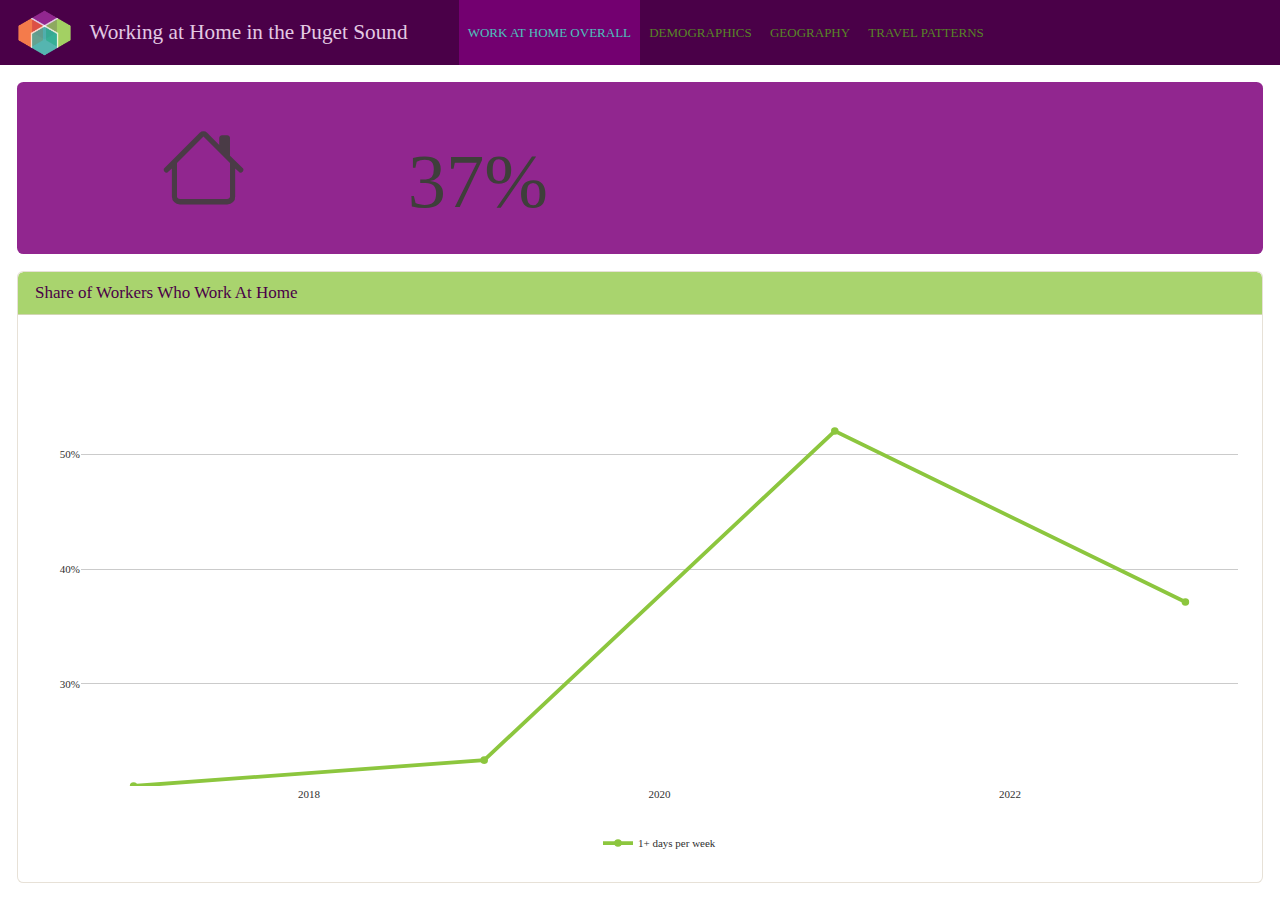
==== index.html @ 6fd10842 "some tweaks" ====
<!DOCTYPE html>
<html xmlns="http://www.w3.org/1999/xhtml" lang="en" xml:lang="en"><head>

<meta charset="utf-8">
<meta name="generator" content="quarto-1.5.56">

<meta name="viewport" content="width=device-width, initial-scale=1.0, user-scalable=yes">


<title>Working at Home in the Puget Sound</title>
<style>
code{white-space: pre-wrap;}
span.smallcaps{font-variant: small-caps;}
div.columns{display: flex; gap: min(4vw, 1.5em);}
div.column{flex: auto; overflow-x: auto;}
div.hanging-indent{margin-left: 1.5em; text-indent: -1.5em;}
ul.task-list{list-style: none;}
ul.task-list li input[type="checkbox"] {
  width: 0.8em;
  margin: 0 0.8em 0.2em -1em; /* quarto-specific, see https://github.com/quarto-dev/quarto-cli/issues/4556 */ 
  vertical-align: middle;
}
</style>


<script src="work-at-home-dashboard_files/libs/clipboard/clipboard.min.js"></script>
<script src="work-at-home-dashboard_files/libs/quarto-html/quarto.js"></script>
<script src="work-at-home-dashboard_files/libs/quarto-html/popper.min.js"></script>
<script src="work-at-home-dashboard_files/libs/quarto-html/tippy.umd.min.js"></script>
<script src="work-at-home-dashboard_files/libs/quarto-html/anchor.min.js"></script>
<link href="work-at-home-dashboard_files/libs/quarto-html/tippy.css" rel="stylesheet">
<link href="work-at-home-dashboard_files/libs/quarto-html/quarto-syntax-highlighting.css" rel="stylesheet" id="quarto-text-highlighting-styles">
<script src="work-at-home-dashboard_files/libs/bootstrap/bootstrap.min.js"></script>
<link href="work-at-home-dashboard_files/libs/bootstrap/bootstrap-icons.css" rel="stylesheet">
<link href="work-at-home-dashboard_files/libs/bootstrap/bootstrap.min.css" rel="stylesheet" id="quarto-bootstrap" data-mode="light">
<script src="work-at-home-dashboard_files/libs/quarto-dashboard/quarto-dashboard.js"></script>
<script src="work-at-home-dashboard_files/libs/quarto-dashboard/stickythead.js"></script>
<script src="work-at-home-dashboard_files/libs/quarto-dashboard/datatables.min.js" kdttablesentinel="true"></script>
<script src="work-at-home-dashboard_files/libs/quarto-dashboard/pdfmake.min.js" kdttablesentinel="true"></script>
<script src="work-at-home-dashboard_files/libs/quarto-dashboard/vfs_fonts.js" kdttablesentinel="true"></script>
<script src="work-at-home-dashboard_files/libs/quarto-dashboard/web-components.js" type="module"></script>
<script src="work-at-home-dashboard_files/libs/quarto-dashboard/components.js"></script>
<link href="work-at-home-dashboard_files/libs/quarto-dashboard/datatables.min.css" rel="stylesheet" kdttablesentinel="true">
<link href="work-at-home-dashboard_files/libs/htmltools-fill-0.5.8.1/fill.css" rel="stylesheet">

<script src="work-at-home-dashboard_files/libs/htmlwidgets-1.6.4/htmlwidgets.js"></script>

<script src="work-at-home-dashboard_files/libs/plotly-binding-4.10.4/plotly.js"></script>

<script src="work-at-home-dashboard_files/libs/typedarray-0.1/typedarray.min.js"></script>

<script src="work-at-home-dashboard_files/libs/jquery-3.5.1/jquery.min.js"></script>

<link href="work-at-home-dashboard_files/libs/crosstalk-1.2.1/css/crosstalk.min.css" rel="stylesheet">

<script src="work-at-home-dashboard_files/libs/crosstalk-1.2.1/js/crosstalk.min.js"></script>

<link href="work-at-home-dashboard_files/libs/plotly-htmlwidgets-css-2.11.1/plotly-htmlwidgets.css" rel="stylesheet">

<script src="work-at-home-dashboard_files/libs/plotly-main-2.11.1/plotly-latest.min.js"></script>



</head>

<body class="quarto-dashboard dashboard-fill fullcontent">

<header id="quarto-dashboard-header">
<nav class="navbar navbar-expand-md slim" data-bs-theme="dark">
  <div class="navbar-container container-fluid">
    <button class="navbar-toggler" type="button" data-bs-toggle="collapse" data-bs-target="#dashboard-collapse" aria-controls="dashboard-collapse" aria-expanded="false" aria-label="Toggle navigation">
      <span class="navbar-toggler-icon"></span>
    </button>    


    <div class="navbar-brand-container">       
    <a href="#"><img src="images/RegionalGem2016.png" alt="Puget Sound Regional Council Lego with 4 boxes representing the counties" class="navbar-logo d-inline-block"></a>
      <div class="navbar-title">
        <div class="navbar-title-text"><a href="#">Working at Home in the Puget Sound</a></div>
        
        
      </div>
    </div>
<div id="dashboard-collapse" class="navbar-collapse collapse"><ul class="navbar-nav navbar-nav-scroll me-auto" role="tablist"><li class="nav-item" role="presentation"><a id="tab-work-at-home-overall" class="nav-link active" data-bs-toggle="tab" role="tab" data-bs-target="#work-at-home-overall" data-scrolling="false" href="#work-at-home-overall" aria-controls="work-at-home-overall" aria-selected="true"><span class="nav-link-text">Work at Home Overall</span></a></li><li class="nav-item" role="presentation"><a id="tab-demographics" class="nav-link" data-bs-toggle="tab" role="tab" data-bs-target="#demographics" data-scrolling="false" href="#demographics" aria-controls="demographics" aria-selected="false"><span class="nav-link-text">Demographics</span></a></li><li class="nav-item" role="presentation"><a id="tab-geography" class="nav-link" data-bs-toggle="tab" role="tab" data-bs-target="#geography" data-scrolling="false" href="#geography" aria-controls="geography" aria-selected="false"><span class="nav-link-text">Geography</span></a></li><li class="nav-item" role="presentation"><a id="tab-travel-patterns" class="nav-link" data-bs-toggle="tab" role="tab" data-bs-target="#travel-patterns" data-scrolling="false" href="#travel-patterns" aria-controls="travel-patterns" aria-selected="false"><span class="nav-link-text">Travel Patterns</span></a></li></ul></div></div>
</nav>
</header>
<div class="page-layout-custom quarto-dashboard-content bslib-gap-spacing html-fill-container bslib-page-fill quarto-dashboard-pages">  

<div class="bslib-grid-item html-fill-item tab-content bslib-grid" data-layout="fill" style="display: grid; grid-template-columns: minmax(3em, 1fr);
grid-auto-rows: minmax(0, 1fr);">
<div id="work-at-home-overall" class="dashboard-page tab-pane show active html-fill-item html-fill-container" data-orientation="columns" aria-labelledby="tab-work-at-home-overall">
<div class="html-fill-item html-fill-container bslib-grid" style="display: grid; grid-template-columns: minmax(3em, 1fr);
grid-auto-rows: minmax(0, 1fr);">
<div class="html-fill-item html-fill-container bslib-grid" style="display: grid; grid-template-rows: minmax(3em, max-content) minmax(3em, 1fr); grid-auto-columns: minmax(0, 1fr);">
<div class="html-fill-item html-fill-container bslib-grid" style="display: grid; grid-template-columns: minmax(3em, 1fr);
grid-auto-rows: minmax(0, 1fr);">
<div class="card valuebox html-fill-item html-fill-container bslib-card bslib-value-box showcase-left-center" data-bslib-card-init="" data-require-bs-caller="card()" style=" background: #91268F;">
<div class="card-body html-fill-item html-fill-container">
<div class="html-fill-item html-fill-container value-box-grid">
<div class="value-box-showcase html-fill-item html-fill-container">

<i class="bi bi-house"></i></div>
<div class="value-box-area">
<p class="value-box-title">
&nbsp;
</p>
<p class="value-box-value">
37%
</p>
</div>
</div>
</div>
<script data-bslib-card-init="">bslib.Card.initializeAllCards();</script></div>
</div>
<div class="html-fill-item html-fill-container bslib-grid" style="display: grid; grid-template-columns: minmax(3em, 1fr);
grid-auto-rows: minmax(0, 1fr);">
<div class="card cell html-fill-item html-fill-container bslib-card" data-title="Share of Workers Who Work At Home" data-bslib-card-init="" data-require-bs-caller="card()" data-full-screen="false">
<div class="card-header"><div class="card-title">Share of Workers Who Work At Home</div></div>
<div class="card-body html-fill-item html-fill-container">
<div class="cell-output-display html-fill-item html-fill-container">
<div class="plotly html-widget html-fill-item html-fill-container" id="htmlwidget-62df3e7e994c31b93623" style="width:100%;height:406px;"></div>
<script type="application/json" data-for="htmlwidget-62df3e7e994c31b93623">{"x":{"data":[{"x":[2017,2019,2021,2023],"y":[0.21084462264054901,0.23340185747952299,0.52052382855171297,0.37134306740661499],"text":["1+ days per week: 21%","1+ days per week: 23%","1+ days per week: 52%","1+ days per week: 37%"],"type":"scatter","mode":"lines+markers","line":{"width":3.7795275590551185,"color":"rgba(140,198,62,1)","dash":"solid"},"hoveron":"points","name":"1+ days per week","legendgroup":"1+ days per week","showlegend":true,"xaxis":"x","yaxis":"y","hoverinfo":"text","marker":{"autocolorscale":false,"color":"rgba(140,198,62,1)","opacity":1,"size":5.6692913385826778,"symbol":"circle","line":{"width":1.8897637795275593,"color":"rgba(140,198,62,1)"}},"frame":null,"hoverlabel":{"font":{"family":"Poppins","size":11,"color":"white"}}}],"layout":{"margin":{"t":27.68949771689498,"r":7.3059360730593621,"b":29.954337899543386,"l":32.876712328767127},"paper_bgcolor":"rgba(255,255,255,1)","font":{"color":"rgba(0,0,0,1)","family":"","size":14.611872146118724},"xaxis":{"domain":[0,1],"automargin":true,"type":"linear","autorange":false,"range":[2016.7,2023.3],"tickmode":"array","ticktext":["2018","2020","2022"],"tickvals":[2018,2020,2022],"categoryorder":"array","categoryarray":["2018","2020","2022"],"nticks":null,"ticks":"","tickcolor":null,"ticklen":3.6529680365296811,"tickwidth":0,"showticklabels":true,"tickfont":{"color":"#2f3030","family":"Poppins","size":11},"tickangle":-0,"showline":false,"linecolor":null,"linewidth":0,"showgrid":false,"gridcolor":null,"gridwidth":0,"zeroline":false,"anchor":"y","title":{"text":"","font":{"color":null,"family":null,"size":0}},"hoverformat":".2f"},"yaxis":{"domain":[0,1],"automargin":true,"type":"linear","autorange":false,"range":[0.21084462264054901,0.58245966973394581],"tickmode":"array","ticktext":["30%","40%","50%"],"tickvals":[0.30000000000000004,0.40000000000000002,0.5],"categoryorder":"array","categoryarray":["30%","40%","50%"],"nticks":null,"ticks":"","tickcolor":null,"ticklen":3.6529680365296811,"tickwidth":0,"showticklabels":true,"tickfont":{"color":"#2f3030","family":"Poppins","size":11},"tickangle":-0,"showline":false,"linecolor":null,"linewidth":0,"showgrid":true,"gridcolor":"rgba(203,203,203,1)","gridwidth":0.66417600664176002,"zeroline":false,"anchor":"x","title":{"text":"","font":{"color":null,"family":null,"size":0}},"hoverformat":".2f"},"shapes":[{"type":"rect","fillcolor":null,"line":{"color":null,"width":0,"linetype":[]},"yref":"paper","xref":"paper","x0":0,"x1":1,"y0":0,"y1":1}],"showlegend":true,"legend":{"bgcolor":null,"bordercolor":null,"borderwidth":0,"font":{"color":"#2f3030","family":"Poppins","size":11},"title":"","orientation":"h","xanchor":"center","xref":"container","x":0.5,"y":-0.10000000000000001,"pad":{"b":50,"t":50}},"hovermode":"x","barmode":"relative","title":{"text":""}},"config":{"doubleClick":"reset","modeBarButtonsToAdd":["hoverclosest","hovercompare"],"showSendToCloud":false},"source":"A","attrs":{"51903a334f57":{"x":{},"y":{},"text":{},"colour":{},"type":"scatter"},"51904d036fa7":{"x":{},"y":{},"text":{},"colour":{}}},"cur_data":"51903a334f57","visdat":{"51903a334f57":["function (y) ","x"],"51904d036fa7":["function (y) ","x"]},"highlight":{"on":"plotly_click","persistent":false,"dynamic":false,"selectize":false,"opacityDim":0.20000000000000001,"selected":{"opacity":1},"debounce":0},"shinyEvents":["plotly_hover","plotly_click","plotly_selected","plotly_relayout","plotly_brushed","plotly_brushing","plotly_clickannotation","plotly_doubleclick","plotly_deselect","plotly_afterplot","plotly_sunburstclick"],"base_url":"https://plot.ly"},"evals":[],"jsHooks":[]}</script>
</div>
</div>
<bslib-tooltip placement="auto" bsoptions="[]" data-require-bs-version="5" data-require-bs-caller="tooltip()">
    <template>Expand</template>
    <span class="bslib-full-screen-enter badge rounded-pill">
        <svg xmlns="http://www.w3.org/2000/svg" viewbox="0 0 24 24" style="height:1em;width:1em;" aria-hidden="true" role="img"><path d="M20 5C20 4.4 19.6 4 19 4H13C12.4 4 12 3.6 12 3C12 2.4 12.4 2 13 2H21C21.6 2 22 2.4 22 3V11C22 11.6 21.6 12 21 12C20.4 12 20 11.6 20 11V5ZM4 19C4 19.6 4.4 20 5 20H11C11.6 20 12 20.4 12 21C12 21.6 11.6 22 11 22H3C2.4 22 2 21.6 2 21V13C2 12.4 2.4 12 3 12C3.6 12 4 12.4 4 13V19Z"></path></svg>
    </span>
</bslib-tooltip><script data-bslib-card-init="">bslib.Card.initializeAllCards();</script></div>
</div>
</div>
</div>
</div><div id="demographics" class="dashboard-page tab-pane grid-skip html-fill-item html-fill-container" data-orientation="columns" aria-labelledby="tab-demographics">

</div><div id="geography" class="dashboard-page tab-pane grid-skip html-fill-item html-fill-container" data-orientation="columns" aria-labelledby="tab-geography">

</div><div id="travel-patterns" class="dashboard-page tab-pane grid-skip html-fill-item html-fill-container" data-orientation="columns" aria-labelledby="tab-travel-patterns">
<div class="html-fill-item html-fill-container bslib-grid" style="display: grid; grid-template-columns: ;
grid-auto-rows: minmax(0, 1fr);">
<div id="3ade8a4a-fb1d-4a6c-8409-ac45482d5fc9" class="hidden html-fill-item html-fill-container">

</div>
</div>
</div>
</div>


<script id="quarto-html-after-body" type="application/javascript">
window.document.addEventListener("DOMContentLoaded", function (event) {
  const toggleBodyColorMode = (bsSheetEl) => {
    const mode = bsSheetEl.getAttribute("data-mode");
    const bodyEl = window.document.querySelector("body");
    if (mode === "dark") {
      bodyEl.classList.add("quarto-dark");
      bodyEl.classList.remove("quarto-light");
    } else {
      bodyEl.classList.add("quarto-light");
      bodyEl.classList.remove("quarto-dark");
    }
  }
  const toggleBodyColorPrimary = () => {
    const bsSheetEl = window.document.querySelector("link#quarto-bootstrap");
    if (bsSheetEl) {
      toggleBodyColorMode(bsSheetEl);
    }
  }
  toggleBodyColorPrimary();  
  const icon = "";
  const anchorJS = new window.AnchorJS();
  anchorJS.options = {
    placement: 'right',
    icon: icon
  };
  anchorJS.add('.anchored');
  const isCodeAnnotation = (el) => {
    for (const clz of el.classList) {
      if (clz.startsWith('code-annotation-')) {                     
        return true;
      }
    }
    return false;
  }
  const onCopySuccess = function(e) {
    // button target
    const button = e.trigger;
    // don't keep focus
    button.blur();
    // flash "checked"
    button.classList.add('code-copy-button-checked');
    var currentTitle = button.getAttribute("title");
    button.setAttribute("title", "Copied!");
    let tooltip;
    if (window.bootstrap) {
      button.setAttribute("data-bs-toggle", "tooltip");
      button.setAttribute("data-bs-placement", "left");
      button.setAttribute("data-bs-title", "Copied!");
      tooltip = new bootstrap.Tooltip(button, 
        { trigger: "manual", 
          customClass: "code-copy-button-tooltip",
          offset: [0, -8]});
      tooltip.show();    
    }
    setTimeout(function() {
      if (tooltip) {
        tooltip.hide();
        button.removeAttribute("data-bs-title");
        button.removeAttribute("data-bs-toggle");
        button.removeAttribute("data-bs-placement");
      }
      button.setAttribute("title", currentTitle);
      button.classList.remove('code-copy-button-checked');
    }, 1000);
    // clear code selection
    e.clearSelection();
  }
  const getTextToCopy = function(trigger) {
      const codeEl = trigger.previousElementSibling.cloneNode(true);
      for (const childEl of codeEl.children) {
        if (isCodeAnnotation(childEl)) {
          childEl.remove();
        }
      }
      return codeEl.innerText;
  }
  const clipboard = new window.ClipboardJS('.code-copy-button:not([data-in-quarto-modal])', {
    text: getTextToCopy
  });
  clipboard.on('success', onCopySuccess);
  if (window.document.getElementById('quarto-embedded-source-code-modal')) {
    // For code content inside modals, clipBoardJS needs to be initialized with a container option
    // TODO: Check when it could be a function (https://github.com/zenorocha/clipboard.js/issues/860)
    const clipboardModal = new window.ClipboardJS('.code-copy-button[data-in-quarto-modal]', {
      text: getTextToCopy,
      container: window.document.getElementById('quarto-embedded-source-code-modal')
    });
    clipboardModal.on('success', onCopySuccess);
  }
    var localhostRegex = new RegExp(/^(?:http|https):\/\/localhost\:?[0-9]*\//);
    var mailtoRegex = new RegExp(/^mailto:/);
      var filterRegex = new RegExp('/' + window.location.host + '/');
    var isInternal = (href) => {
        return filterRegex.test(href) || localhostRegex.test(href) || mailtoRegex.test(href);
    }
    // Inspect non-navigation links and adorn them if external
 	var links = window.document.querySelectorAll('a[href]:not(.nav-link):not(.navbar-brand):not(.toc-action):not(.sidebar-link):not(.sidebar-item-toggle):not(.pagination-link):not(.no-external):not([aria-hidden]):not(.dropdown-item):not(.quarto-navigation-tool):not(.about-link)');
    for (var i=0; i<links.length; i++) {
      const link = links[i];
      if (!isInternal(link.href)) {
        // undo the damage that might have been done by quarto-nav.js in the case of
        // links that we want to consider external
        if (link.dataset.originalHref !== undefined) {
          link.href = link.dataset.originalHref;
        }
      }
    }
  function tippyHover(el, contentFn, onTriggerFn, onUntriggerFn) {
    const config = {
      allowHTML: true,
      maxWidth: 500,
      delay: 100,
      arrow: false,
      appendTo: function(el) {
          return el.parentElement;
      },
      interactive: true,
      interactiveBorder: 10,
      theme: 'quarto',
      placement: 'bottom-start',
    };
    if (contentFn) {
      config.content = contentFn;
    }
    if (onTriggerFn) {
      config.onTrigger = onTriggerFn;
    }
    if (onUntriggerFn) {
      config.onUntrigger = onUntriggerFn;
    }
    window.tippy(el, config); 
  }
  const noterefs = window.document.querySelectorAll('a[role="doc-noteref"]');
  for (var i=0; i<noterefs.length; i++) {
    const ref = noterefs[i];
    tippyHover(ref, function() {
      // use id or data attribute instead here
      let href = ref.getAttribute('data-footnote-href') || ref.getAttribute('href');
      try { href = new URL(href).hash; } catch {}
      const id = href.replace(/^#\/?/, "");
      const note = window.document.getElementById(id);
      if (note) {
        return note.innerHTML;
      } else {
        return "";
      }
    });
  }
  const xrefs = window.document.querySelectorAll('a.quarto-xref');
  const processXRef = (id, note) => {
    // Strip column container classes
    const stripColumnClz = (el) => {
      el.classList.remove("page-full", "page-columns");
      if (el.children) {
        for (const child of el.children) {
          stripColumnClz(child);
        }
      }
    }
    stripColumnClz(note)
    if (id === null || id.startsWith('sec-')) {
      // Special case sections, only their first couple elements
      const container = document.createElement("div");
      if (note.children && note.children.length > 2) {
        container.appendChild(note.children[0].cloneNode(true));
        for (let i = 1; i < note.children.length; i++) {
          const child = note.children[i];
          if (child.tagName === "P" && child.innerText === "") {
            continue;
          } else {
            container.appendChild(child.cloneNode(true));
            break;
          }
        }
        if (window.Quarto?.typesetMath) {
          window.Quarto.typesetMath(container);
        }
        return container.innerHTML
      } else {
        if (window.Quarto?.typesetMath) {
          window.Quarto.typesetMath(note);
        }
        return note.innerHTML;
      }
    } else {
      // Remove any anchor links if they are present
      const anchorLink = note.querySelector('a.anchorjs-link');
      if (anchorLink) {
        anchorLink.remove();
      }
      if (window.Quarto?.typesetMath) {
        window.Quarto.typesetMath(note);
      }
      // TODO in 1.5, we should make sure this works without a callout special case
      if (note.classList.contains("callout")) {
        return note.outerHTML;
      } else {
        return note.innerHTML;
      }
    }
  }
  for (var i=0; i<xrefs.length; i++) {
    const xref = xrefs[i];
    tippyHover(xref, undefined, function(instance) {
      instance.disable();
      let url = xref.getAttribute('href');
      let hash = undefined; 
      if (url.startsWith('#')) {
        hash = url;
      } else {
        try { hash = new URL(url).hash; } catch {}
      }
      if (hash) {
        const id = hash.replace(/^#\/?/, "");
        const note = window.document.getElementById(id);
        if (note !== null) {
          try {
            const html = processXRef(id, note.cloneNode(true));
            instance.setContent(html);
          } finally {
            instance.enable();
            instance.show();
          }
        } else {
          // See if we can fetch this
          fetch(url.split('#')[0])
          .then(res => res.text())
          .then(html => {
            const parser = new DOMParser();
            const htmlDoc = parser.parseFromString(html, "text/html");
            const note = htmlDoc.getElementById(id);
            if (note !== null) {
              const html = processXRef(id, note);
              instance.setContent(html);
            } 
          }).finally(() => {
            instance.enable();
            instance.show();
          });
        }
      } else {
        // See if we can fetch a full url (with no hash to target)
        // This is a special case and we should probably do some content thinning / targeting
        fetch(url)
        .then(res => res.text())
        .then(html => {
          const parser = new DOMParser();
          const htmlDoc = parser.parseFromString(html, "text/html");
          const note = htmlDoc.querySelector('main.content');
          if (note !== null) {
            // This should only happen for chapter cross references
            // (since there is no id in the URL)
            // remove the first header
            if (note.children.length > 0 && note.children[0].tagName === "HEADER") {
              note.children[0].remove();
            }
            const html = processXRef(null, note);
            instance.setContent(html);
          } 
        }).finally(() => {
          instance.enable();
          instance.show();
        });
      }
    }, function(instance) {
    });
  }
      let selectedAnnoteEl;
      const selectorForAnnotation = ( cell, annotation) => {
        let cellAttr = 'data-code-cell="' + cell + '"';
        let lineAttr = 'data-code-annotation="' +  annotation + '"';
        const selector = 'span[' + cellAttr + '][' + lineAttr + ']';
        return selector;
      }
      const selectCodeLines = (annoteEl) => {
        const doc = window.document;
        const targetCell = annoteEl.getAttribute("data-target-cell");
        const targetAnnotation = annoteEl.getAttribute("data-target-annotation");
        const annoteSpan = window.document.querySelector(selectorForAnnotation(targetCell, targetAnnotation));
        const lines = annoteSpan.getAttribute("data-code-lines").split(",");
        const lineIds = lines.map((line) => {
          return targetCell + "-" + line;
        })
        let top = null;
        let height = null;
        let parent = null;
        if (lineIds.length > 0) {
            //compute the position of the single el (top and bottom and make a div)
            const el = window.document.getElementById(lineIds[0]);
            top = el.offsetTop;
            height = el.offsetHeight;
            parent = el.parentElement.parentElement;
          if (lineIds.length > 1) {
            const lastEl = window.document.getElementById(lineIds[lineIds.length - 1]);
            const bottom = lastEl.offsetTop + lastEl.offsetHeight;
            height = bottom - top;
          }
          if (top !== null && height !== null && parent !== null) {
            // cook up a div (if necessary) and position it 
            let div = window.document.getElementById("code-annotation-line-highlight");
            if (div === null) {
              div = window.document.createElement("div");
              div.setAttribute("id", "code-annotation-line-highlight");
              div.style.position = 'absolute';
              parent.appendChild(div);
            }
            div.style.top = top - 2 + "px";
            div.style.height = height + 4 + "px";
            div.style.left = 0;
            let gutterDiv = window.document.getElementById("code-annotation-line-highlight-gutter");
            if (gutterDiv === null) {
              gutterDiv = window.document.createElement("div");
              gutterDiv.setAttribute("id", "code-annotation-line-highlight-gutter");
              gutterDiv.style.position = 'absolute';
              const codeCell = window.document.getElementById(targetCell);
              const gutter = codeCell.querySelector('.code-annotation-gutter');
              gutter.appendChild(gutterDiv);
            }
            gutterDiv.style.top = top - 2 + "px";
            gutterDiv.style.height = height + 4 + "px";
          }
          selectedAnnoteEl = annoteEl;
        }
      };
      const unselectCodeLines = () => {
        const elementsIds = ["code-annotation-line-highlight", "code-annotation-line-highlight-gutter"];
        elementsIds.forEach((elId) => {
          const div = window.document.getElementById(elId);
          if (div) {
            div.remove();
          }
        });
        selectedAnnoteEl = undefined;
      };
        // Handle positioning of the toggle
    window.addEventListener(
      "resize",
      throttle(() => {
        elRect = undefined;
        if (selectedAnnoteEl) {
          selectCodeLines(selectedAnnoteEl);
        }
      }, 10)
    );
    function throttle(fn, ms) {
    let throttle = false;
    let timer;
      return (...args) => {
        if(!throttle) { // first call gets through
            fn.apply(this, args);
            throttle = true;
        } else { // all the others get throttled
            if(timer) clearTimeout(timer); // cancel #2
            timer = setTimeout(() => {
              fn.apply(this, args);
              timer = throttle = false;
            }, ms);
        }
      };
    }
      // Attach click handler to the DT
      const annoteDls = window.document.querySelectorAll('dt[data-target-cell]');
      for (const annoteDlNode of annoteDls) {
        annoteDlNode.addEventListener('click', (event) => {
          const clickedEl = event.target;
          if (clickedEl !== selectedAnnoteEl) {
            unselectCodeLines();
            const activeEl = window.document.querySelector('dt[data-target-cell].code-annotation-active');
            if (activeEl) {
              activeEl.classList.remove('code-annotation-active');
            }
            selectCodeLines(clickedEl);
            clickedEl.classList.add('code-annotation-active');
          } else {
            // Unselect the line
            unselectCodeLines();
            clickedEl.classList.remove('code-annotation-active');
          }
        });
      }
  const findCites = (el) => {
    const parentEl = el.parentElement;
    if (parentEl) {
      const cites = parentEl.dataset.cites;
      if (cites) {
        return {
          el,
          cites: cites.split(' ')
        };
      } else {
        return findCites(el.parentElement)
      }
    } else {
      return undefined;
    }
  };
  var bibliorefs = window.document.querySelectorAll('a[role="doc-biblioref"]');
  for (var i=0; i<bibliorefs.length; i++) {
    const ref = bibliorefs[i];
    const citeInfo = findCites(ref);
    if (citeInfo) {
      tippyHover(citeInfo.el, function() {
        var popup = window.document.createElement('div');
        citeInfo.cites.forEach(function(cite) {
          var citeDiv = window.document.createElement('div');
          citeDiv.classList.add('hanging-indent');
          citeDiv.classList.add('csl-entry');
          var biblioDiv = window.document.getElementById('ref-' + cite);
          if (biblioDiv) {
            citeDiv.innerHTML = biblioDiv.innerHTML;
          }
          popup.appendChild(citeDiv);
        });
        return popup.innerHTML;
      });
    }
  }
});
</script>
</div> <!-- /container fluid -->

<script type="application/javascript">
window.document.addEventListener("DOMContentLoaded", function (_event) {
  if (window.bslib.Card) {
    window.bslib.Card.initializeAllCards();
  }
}); 
</script>
  



</body></html>
---- work-at-home-dashboard_files/libs/quarto-html/tippy.css ----
.tippy-box[data-animation=fade][data-state=hidden]{opacity:0}[data-tippy-root]{max-width:calc(100vw - 10px)}.tippy-box{position:relative;background-color:#333;color:#fff;border-radius:4px;font-size:14px;line-height:1.4;white-space:normal;outline:0;transition-property:transform,visibility,opacity}.tippy-box[data-placement^=top]>.tippy-arrow{bottom:0}.tippy-box[data-placement^=top]>.tippy-arrow:before{bottom:-7px;left:0;border-width:8px 8px 0;border-top-color:initial;transform-origin:center top}.tippy-box[data-placement^=bottom]>.tippy-arrow{top:0}.tippy-box[data-placement^=bottom]>.tippy-arrow:before{top:-7px;left:0;border-width:0 8px 8px;border-bottom-color:initial;transform-origin:center bottom}.tippy-box[data-placement^=left]>.tippy-arrow{right:0}.tippy-box[data-placement^=left]>.tippy-arrow:before{border-width:8px 0 8px 8px;border-left-color:initial;right:-7px;transform-origin:center left}.tippy-box[data-placement^=right]>.tippy-arrow{left:0}.tippy-box[data-placement^=right]>.tippy-arrow:before{left:-7px;border-width:8px 8px 8px 0;border-right-color:initial;transform-origin:center right}.tippy-box[data-inertia][data-state=visible]{transition-timing-function:cubic-bezier(.54,1.5,.38,1.11)}.tippy-arrow{width:16px;height:16px;color:#333}.tippy-arrow:before{content:"";position:absolute;border-color:transparent;border-style:solid}.tippy-content{position:relative;padding:5px 9px;z-index:1}
---- work-at-home-dashboard_files/libs/quarto-html/quarto-syntax-highlighting.css ----
/* quarto syntax highlight colors */
:root {
  --quarto-hl-ot-color: #003B4F;
  --quarto-hl-at-color: #657422;
  --quarto-hl-ss-color: #20794D;
  --quarto-hl-an-color: #5E5E5E;
  --quarto-hl-fu-color: #4758AB;
  --quarto-hl-st-color: #20794D;
  --quarto-hl-cf-color: #003B4F;
  --quarto-hl-op-color: #5E5E5E;
  --quarto-hl-er-color: #AD0000;
  --quarto-hl-bn-color: #AD0000;
  --quarto-hl-al-color: #AD0000;
  --quarto-hl-va-color: #111111;
  --quarto-hl-bu-color: inherit;
  --quarto-hl-ex-color: inherit;
  --quarto-hl-pp-color: #AD0000;
  --quarto-hl-in-color: #5E5E5E;
  --quarto-hl-vs-color: #20794D;
  --quarto-hl-wa-color: #5E5E5E;
  --quarto-hl-do-color: #5E5E5E;
  --quarto-hl-im-color: #00769E;
  --quarto-hl-ch-color: #20794D;
  --quarto-hl-dt-color: #AD0000;
  --quarto-hl-fl-color: #AD0000;
  --quarto-hl-co-color: #5E5E5E;
  --quarto-hl-cv-color: #5E5E5E;
  --quarto-hl-cn-color: #8f5902;
  --quarto-hl-sc-color: #5E5E5E;
  --quarto-hl-dv-color: #AD0000;
  --quarto-hl-kw-color: #003B4F;
}

/* other quarto variables */
:root {
  --quarto-font-monospace: SFMono-Regular, Menlo, Monaco, Consolas, "Liberation Mono", "Courier New", monospace;
}

pre > code.sourceCode > span {
  color: #003B4F;
}

code span {
  color: #003B4F;
}

code.sourceCode > span {
  color: #003B4F;
}

div.sourceCode,
div.sourceCode pre.sourceCode {
  color: #003B4F;
}

code span.ot {
  color: #003B4F;
  font-style: inherit;
}

code span.at {
  color: #657422;
  font-style: inherit;
}

code span.ss {
  color: #20794D;
  font-style: inherit;
}

code span.an {
  color: #5E5E5E;
  font-style: inherit;
}

code span.fu {
  color: #4758AB;
  font-style: inherit;
}

code span.st {
  color: #20794D;
  font-style: inherit;
}

code span.cf {
  color: #003B4F;
  font-weight: bold;
  font-style: inherit;
}

code span.op {
  color: #5E5E5E;
  font-style: inherit;
}

code span.er {
  color: #AD0000;
  font-style: inherit;
}

code span.bn {
  color: #AD0000;
  font-style: inherit;
}

code span.al {
  color: #AD0000;
  font-style: inherit;
}

code span.va {
  color: #111111;
  font-style: inherit;
}

code span.bu {
  font-style: inherit;
}

code span.ex {
  font-style: inherit;
}

code span.pp {
  color: #AD0000;
  font-style: inherit;
}

code span.in {
  color: #5E5E5E;
  font-style: inherit;
}

code span.vs {
  color: #20794D;
  font-style: inherit;
}

code span.wa {
  color: #5E5E5E;
  font-style: italic;
}

code span.do {
  color: #5E5E5E;
  font-style: italic;
}

code span.im {
  color: #00769E;
  font-style: inherit;
}

code span.ch {
  color: #20794D;
  font-style: inherit;
}

code span.dt {
  color: #AD0000;
  font-style: inherit;
}

code span.fl {
  color: #AD0000;
  font-style: inherit;
}

code span.co {
  color: #5E5E5E;
  font-style: inherit;
}

code span.cv {
  color: #5E5E5E;
  font-style: italic;
}

code span.cn {
  color: #8f5902;
  font-style: inherit;
}

code span.sc {
  color: #5E5E5E;
  font-style: inherit;
}

code span.dv {
  color: #AD0000;
  font-style: inherit;
}

code span.kw {
  color: #003B4F;
  font-weight: bold;
  font-style: inherit;
}

.prevent-inlining {
  content: "</";
}

/*# sourceMappingURL=debc5d5d77c3f9108843748ff7464032.css.map */
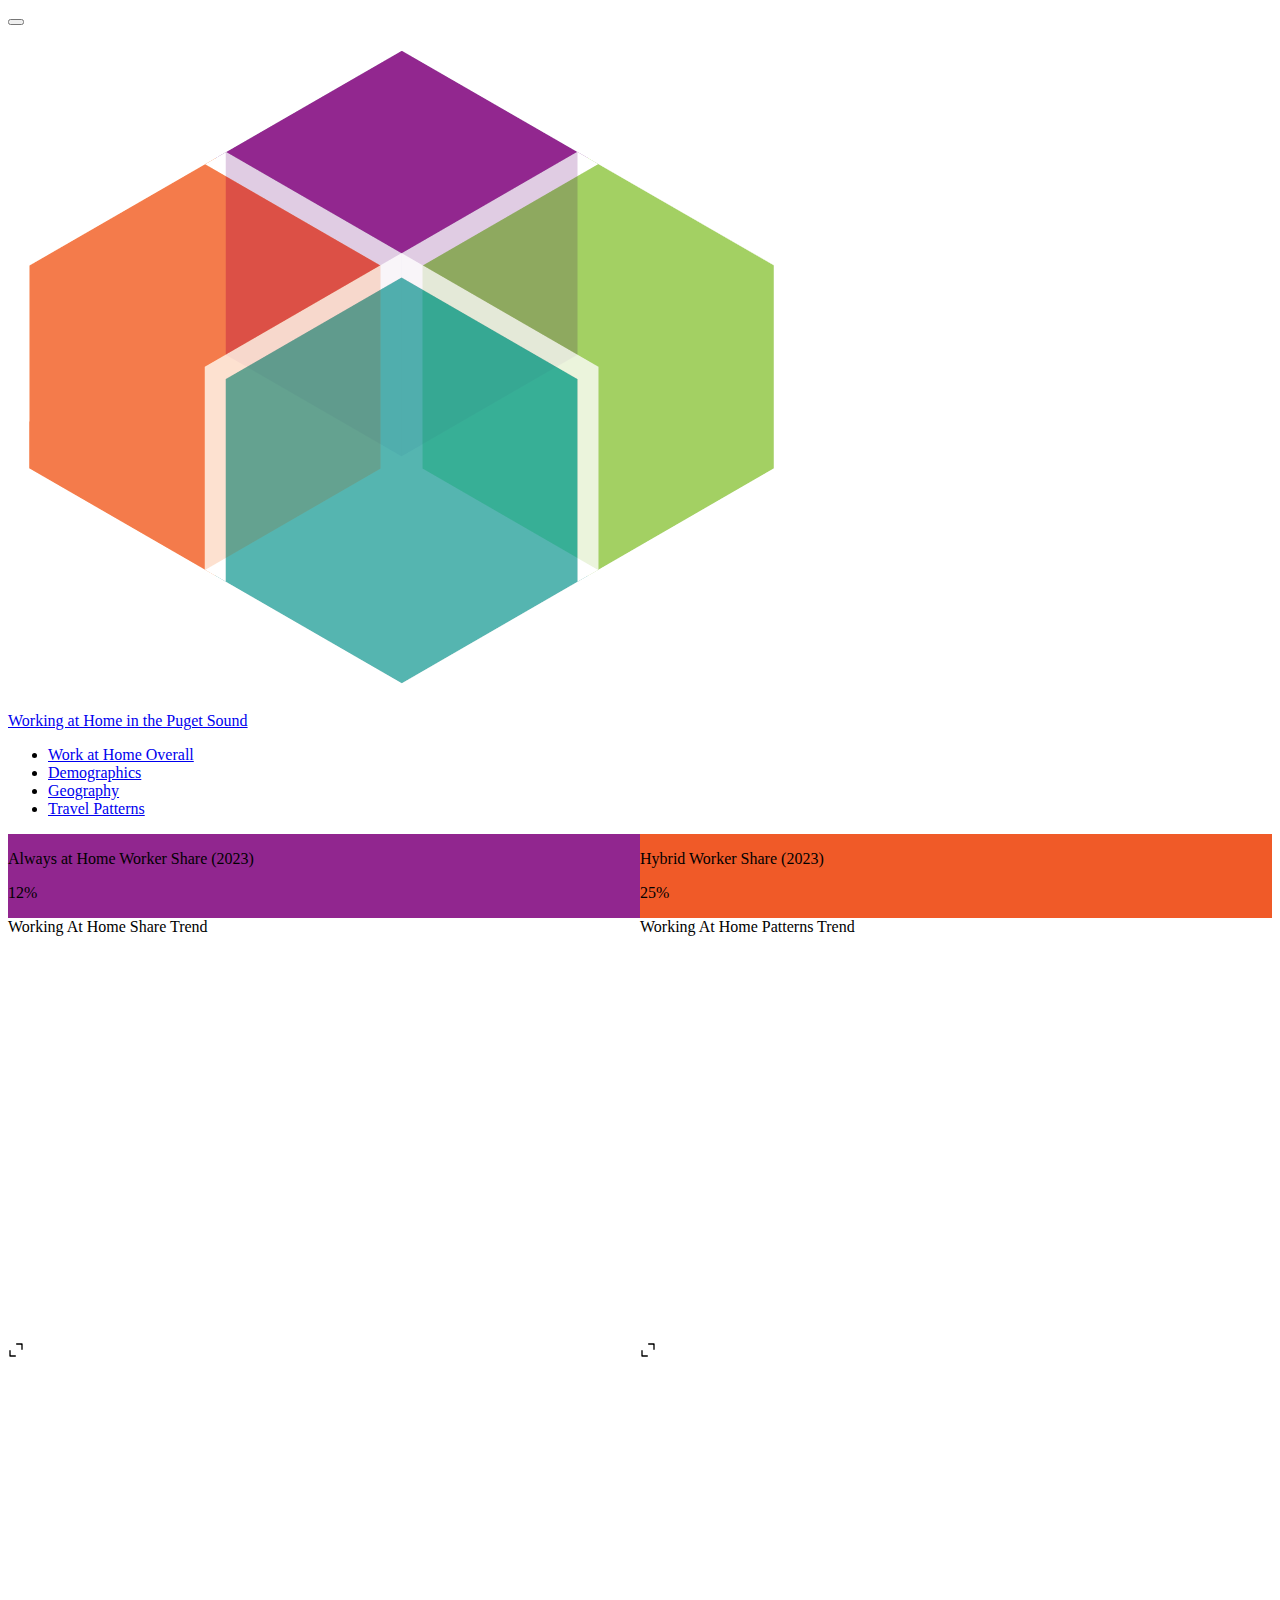
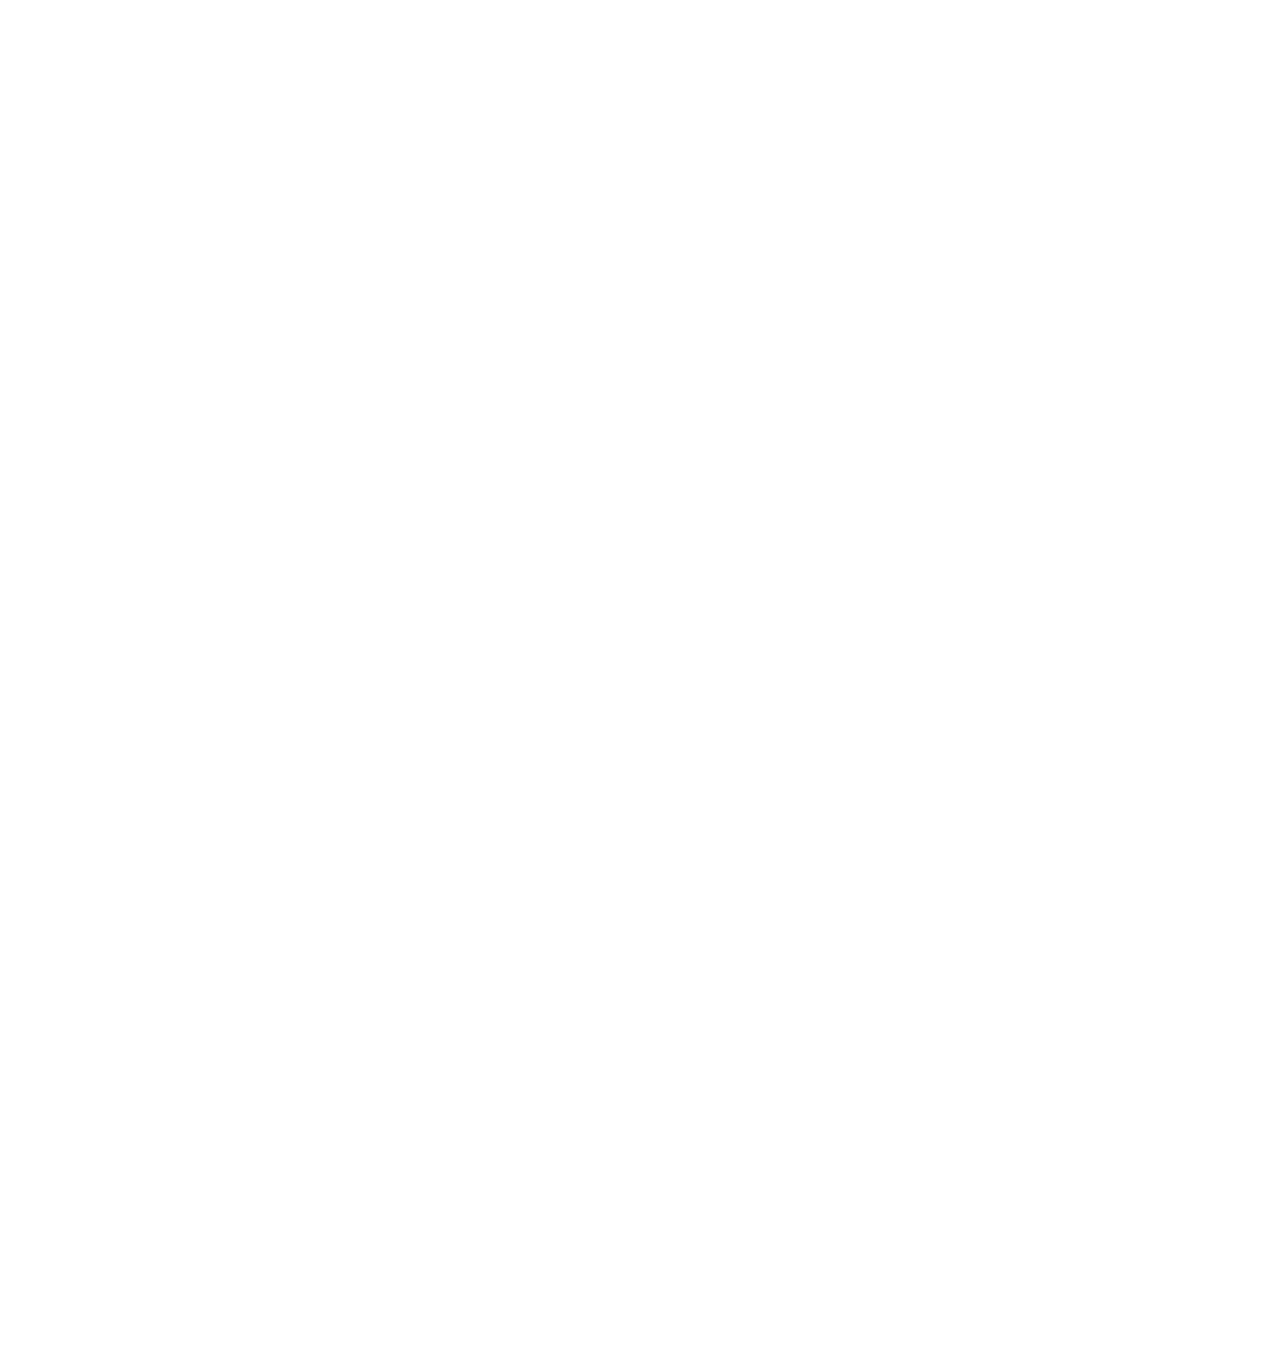
==== commit 72a1f064: "building it out" ====
--- a/index.html
+++ b/index.html
@@ -89,7 +89,7 @@
 <div class="bslib-grid-item html-fill-item tab-content bslib-grid" data-layout="fill" style="display: grid; grid-template-columns: minmax(3em, 1fr);
 grid-auto-rows: minmax(0, 1fr);">
 <div id="work-at-home-overall" class="dashboard-page tab-pane show active html-fill-item html-fill-container" data-orientation="columns" aria-labelledby="tab-work-at-home-overall">
-<div class="html-fill-item html-fill-container bslib-grid" style="display: grid; grid-template-columns: minmax(3em, 1fr);
+<div class="html-fill-item html-fill-container bslib-grid" style="display: grid; grid-template-columns: minmax(3em, 1fr) minmax(3em, 1fr);
 grid-auto-rows: minmax(0, 1fr);">
 <div class="html-fill-item html-fill-container bslib-grid" style="display: grid; grid-template-rows: minmax(3em, max-content) minmax(3em, 1fr); grid-auto-columns: minmax(0, 1fr);">
 <div class="html-fill-item html-fill-container bslib-grid" style="display: grid; grid-template-columns: minmax(3em, 1fr);
@@ -99,13 +99,51 @@
 <div class="html-fill-item html-fill-container value-box-grid">
 <div class="value-box-showcase html-fill-item html-fill-container">
 
+<i class="bi bi-house-fill"></i></div>
+<div class="value-box-area">
+<p class="value-box-title">
+Always at Home Worker Share (2023)
+</p>
+<p class="value-box-value">
+12%
+</p>
+</div>
+</div>
+</div>
+<script data-bslib-card-init="">bslib.Card.initializeAllCards();</script></div>
+</div>
+<div class="html-fill-item html-fill-container bslib-grid" style="display: grid; grid-template-columns: minmax(3em, 1fr);
+grid-auto-rows: minmax(0, 1fr);">
+<div class="card cell html-fill-item html-fill-container bslib-card" data-title="Working At Home Share Trend" data-bslib-card-init="" data-require-bs-caller="card()" data-full-screen="false">
+<div class="card-header"><div class="card-title">Working At Home Share Trend</div></div>
+<div class="card-body html-fill-item html-fill-container">
+<div class="cell-output-display html-fill-item html-fill-container">
+<div class="plotly html-widget html-fill-item html-fill-container" id="htmlwidget-841d760c7890c3f76e4f" style="width:100%;height:406px;"></div>
+<script type="application/json" data-for="htmlwidget-841d760c7890c3f76e4f">{"x":{"data":[{"x":[2017,2019,2021,2023],"y":[0.21084462264054901,0.23340185747952299,0.52052382855171297,0.37134306740661499],"text":["1+ days per week: 21%","1+ days per week: 23%","1+ days per week: 52%","1+ days per week: 37%"],"type":"scatter","mode":"lines+markers","line":{"width":3.7795275590551185,"color":"rgba(140,198,62,1)","dash":"solid"},"hoveron":"points","name":"1+ days per week","legendgroup":"1+ days per week","showlegend":true,"xaxis":"x","yaxis":"y","hoverinfo":"text","marker":{"autocolorscale":false,"color":"rgba(140,198,62,1)","opacity":1,"size":5.6692913385826778,"symbol":"circle","line":{"width":1.8897637795275593,"color":"rgba(140,198,62,1)"}},"frame":null,"hoverlabel":{"font":{"family":"Poppins","size":11,"color":"white"}}}],"layout":{"margin":{"t":27.68949771689498,"r":7.3059360730593621,"b":29.954337899543386,"l":32.876712328767127},"paper_bgcolor":"rgba(255,255,255,1)","font":{"color":"rgba(0,0,0,1)","family":"","size":14.611872146118724},"xaxis":{"domain":[0,1],"automargin":true,"type":"linear","autorange":false,"range":[2016.7,2023.3],"tickmode":"array","ticktext":["2018","2020","2022"],"tickvals":[2018,2020,2022],"categoryorder":"array","categoryarray":["2018","2020","2022"],"nticks":null,"ticks":"","tickcolor":null,"ticklen":3.6529680365296811,"tickwidth":0,"showticklabels":true,"tickfont":{"color":"#2f3030","family":"Poppins","size":11},"tickangle":-0,"showline":false,"linecolor":null,"linewidth":0,"showgrid":false,"gridcolor":null,"gridwidth":0,"zeroline":false,"anchor":"y","title":{"text":"","font":{"color":null,"family":null,"size":0}},"hoverformat":".2f"},"yaxis":{"domain":[0,1],"automargin":true,"type":"linear","autorange":false,"range":[0.21084462264054901,0.58245966973394581],"tickmode":"array","ticktext":["30%","40%","50%"],"tickvals":[0.30000000000000004,0.40000000000000002,0.5],"categoryorder":"array","categoryarray":["30%","40%","50%"],"nticks":null,"ticks":"","tickcolor":null,"ticklen":3.6529680365296811,"tickwidth":0,"showticklabels":true,"tickfont":{"color":"#2f3030","family":"Poppins","size":11},"tickangle":-0,"showline":false,"linecolor":null,"linewidth":0,"showgrid":true,"gridcolor":"rgba(203,203,203,1)","gridwidth":0.66417600664176002,"zeroline":false,"anchor":"x","title":{"text":"","font":{"color":null,"family":null,"size":0}},"hoverformat":".2f"},"shapes":[{"type":"rect","fillcolor":null,"line":{"color":null,"width":0,"linetype":[]},"yref":"paper","xref":"paper","x0":0,"x1":1,"y0":0,"y1":1}],"showlegend":true,"legend":{"bgcolor":null,"bordercolor":null,"borderwidth":0,"font":{"color":"#2f3030","family":"Poppins","size":11},"title":"","orientation":"h","xanchor":"center","xref":"container","x":0.5,"y":-0.10000000000000001,"pad":{"b":50,"t":50}},"hovermode":"x","barmode":"relative","title":{"text":""}},"config":{"doubleClick":"reset","modeBarButtonsToAdd":["hoverclosest","hovercompare"],"showSendToCloud":false},"source":"A","attrs":{"6ddc72d6359a":{"x":{},"y":{},"text":{},"colour":{},"type":"scatter"},"6ddc70013264":{"x":{},"y":{},"text":{},"colour":{}}},"cur_data":"6ddc72d6359a","visdat":{"6ddc72d6359a":["function (y) ","x"],"6ddc70013264":["function (y) ","x"]},"highlight":{"on":"plotly_click","persistent":false,"dynamic":false,"selectize":false,"opacityDim":0.20000000000000001,"selected":{"opacity":1},"debounce":0},"shinyEvents":["plotly_hover","plotly_click","plotly_selected","plotly_relayout","plotly_brushed","plotly_brushing","plotly_clickannotation","plotly_doubleclick","plotly_deselect","plotly_afterplot","plotly_sunburstclick"],"base_url":"https://plot.ly"},"evals":[],"jsHooks":[]}</script>
+</div>
+</div>
+<bslib-tooltip placement="auto" bsoptions="[]" data-require-bs-version="5" data-require-bs-caller="tooltip()">
+    <template>Expand</template>
+    <span class="bslib-full-screen-enter badge rounded-pill">
+        <svg xmlns="http://www.w3.org/2000/svg" viewbox="0 0 24 24" style="height:1em;width:1em;" aria-hidden="true" role="img"><path d="M20 5C20 4.4 19.6 4 19 4H13C12.4 4 12 3.6 12 3C12 2.4 12.4 2 13 2H21C21.6 2 22 2.4 22 3V11C22 11.6 21.6 12 21 12C20.4 12 20 11.6 20 11V5ZM4 19C4 19.6 4.4 20 5 20H11C11.6 20 12 20.4 12 21C12 21.6 11.6 22 11 22H3C2.4 22 2 21.6 2 21V13C2 12.4 2.4 12 3 12C3.6 12 4 12.4 4 13V19Z"></path></svg>
+    </span>
+</bslib-tooltip><script data-bslib-card-init="">bslib.Card.initializeAllCards();</script></div>
+</div>
+</div><div class="html-fill-item html-fill-container bslib-grid" style="display: grid; grid-template-rows: minmax(3em, max-content) minmax(3em, 1fr); grid-auto-columns: minmax(0, 1fr);">
+<div class="html-fill-item html-fill-container bslib-grid" style="display: grid; grid-template-columns: minmax(3em, 1fr);
+grid-auto-rows: minmax(0, 1fr);">
+<div class="card valuebox html-fill-item html-fill-container bslib-card bslib-value-box showcase-left-center" data-bslib-card-init="" data-require-bs-caller="card()" style=" background: #F05A28;">
+<div class="card-body html-fill-item html-fill-container">
+<div class="html-fill-item html-fill-container value-box-grid">
+<div class="value-box-showcase html-fill-item html-fill-container">
+
 <i class="bi bi-house"></i></div>
 <div class="value-box-area">
 <p class="value-box-title">
-&nbsp;
+Hybrid Worker Share (2023)
 </p>
 <p class="value-box-value">
-37%
+25%
 </p>
 </div>
 </div>
@@ -114,12 +152,12 @@
 </div>
 <div class="html-fill-item html-fill-container bslib-grid" style="display: grid; grid-template-columns: minmax(3em, 1fr);
 grid-auto-rows: minmax(0, 1fr);">
-<div class="card cell html-fill-item html-fill-container bslib-card" data-title="Share of Workers Who Work At Home" data-bslib-card-init="" data-require-bs-caller="card()" data-full-screen="false">
-<div class="card-header"><div class="card-title">Share of Workers Who Work At Home</div></div>
+<div class="card cell html-fill-item html-fill-container bslib-card" data-title="Working At Home Patterns Trend" data-bslib-card-init="" data-require-bs-caller="card()" data-full-screen="false">
+<div class="card-header"><div class="card-title">Working At Home Patterns Trend</div></div>
 <div class="card-body html-fill-item html-fill-container">
 <div class="cell-output-display html-fill-item html-fill-container">
-<div class="plotly html-widget html-fill-item html-fill-container" id="htmlwidget-62df3e7e994c31b93623" style="width:100%;height:406px;"></div>
-<script type="application/json" data-for="htmlwidget-62df3e7e994c31b93623">{"x":{"data":[{"x":[2017,2019,2021,2023],"y":[0.21084462264054901,0.23340185747952299,0.52052382855171297,0.37134306740661499],"text":["1+ days per week: 21%","1+ days per week: 23%","1+ days per week: 52%","1+ days per week: 37%"],"type":"scatter","mode":"lines+markers","line":{"width":3.7795275590551185,"color":"rgba(140,198,62,1)","dash":"solid"},"hoveron":"points","name":"1+ days per week","legendgroup":"1+ days per week","showlegend":true,"xaxis":"x","yaxis":"y","hoverinfo":"text","marker":{"autocolorscale":false,"color":"rgba(140,198,62,1)","opacity":1,"size":5.6692913385826778,"symbol":"circle","line":{"width":1.8897637795275593,"color":"rgba(140,198,62,1)"}},"frame":null,"hoverlabel":{"font":{"family":"Poppins","size":11,"color":"white"}}}],"layout":{"margin":{"t":27.68949771689498,"r":7.3059360730593621,"b":29.954337899543386,"l":32.876712328767127},"paper_bgcolor":"rgba(255,255,255,1)","font":{"color":"rgba(0,0,0,1)","family":"","size":14.611872146118724},"xaxis":{"domain":[0,1],"automargin":true,"type":"linear","autorange":false,"range":[2016.7,2023.3],"tickmode":"array","ticktext":["2018","2020","2022"],"tickvals":[2018,2020,2022],"categoryorder":"array","categoryarray":["2018","2020","2022"],"nticks":null,"ticks":"","tickcolor":null,"ticklen":3.6529680365296811,"tickwidth":0,"showticklabels":true,"tickfont":{"color":"#2f3030","family":"Poppins","size":11},"tickangle":-0,"showline":false,"linecolor":null,"linewidth":0,"showgrid":false,"gridcolor":null,"gridwidth":0,"zeroline":false,"anchor":"y","title":{"text":"","font":{"color":null,"family":null,"size":0}},"hoverformat":".2f"},"yaxis":{"domain":[0,1],"automargin":true,"type":"linear","autorange":false,"range":[0.21084462264054901,0.58245966973394581],"tickmode":"array","ticktext":["30%","40%","50%"],"tickvals":[0.30000000000000004,0.40000000000000002,0.5],"categoryorder":"array","categoryarray":["30%","40%","50%"],"nticks":null,"ticks":"","tickcolor":null,"ticklen":3.6529680365296811,"tickwidth":0,"showticklabels":true,"tickfont":{"color":"#2f3030","family":"Poppins","size":11},"tickangle":-0,"showline":false,"linecolor":null,"linewidth":0,"showgrid":true,"gridcolor":"rgba(203,203,203,1)","gridwidth":0.66417600664176002,"zeroline":false,"anchor":"x","title":{"text":"","font":{"color":null,"family":null,"size":0}},"hoverformat":".2f"},"shapes":[{"type":"rect","fillcolor":null,"line":{"color":null,"width":0,"linetype":[]},"yref":"paper","xref":"paper","x0":0,"x1":1,"y0":0,"y1":1}],"showlegend":true,"legend":{"bgcolor":null,"bordercolor":null,"borderwidth":0,"font":{"color":"#2f3030","family":"Poppins","size":11},"title":"","orientation":"h","xanchor":"center","xref":"container","x":0.5,"y":-0.10000000000000001,"pad":{"b":50,"t":50}},"hovermode":"x","barmode":"relative","title":{"text":""}},"config":{"doubleClick":"reset","modeBarButtonsToAdd":["hoverclosest","hovercompare"],"showSendToCloud":false},"source":"A","attrs":{"51903a334f57":{"x":{},"y":{},"text":{},"colour":{},"type":"scatter"},"51904d036fa7":{"x":{},"y":{},"text":{},"colour":{}}},"cur_data":"51903a334f57","visdat":{"51903a334f57":["function (y) ","x"],"51904d036fa7":["function (y) ","x"]},"highlight":{"on":"plotly_click","persistent":false,"dynamic":false,"selectize":false,"opacityDim":0.20000000000000001,"selected":{"opacity":1},"debounce":0},"shinyEvents":["plotly_hover","plotly_click","plotly_selected","plotly_relayout","plotly_brushed","plotly_brushing","plotly_clickannotation","plotly_doubleclick","plotly_deselect","plotly_afterplot","plotly_sunburstclick"],"base_url":"https://plot.ly"},"evals":[],"jsHooks":[]}</script>
+<div class="plotly html-widget html-fill-item html-fill-container" id="htmlwidget-51c067838586eb284c55" style="width:100%;height:406px;"></div>
+<script type="application/json" data-for="htmlwidget-51c067838586eb284c55">{"x":{"data":[{"orientation":"v","width":[0.89999999999999991,0.90000000000000013,0.90000000000000036,0.90000000000000036],"base":[0.94059855664522396,0.94726916319190502,0.706838823662434,0.87910880695013993],"x":[1,2,3,4],"y":[0.059401443354775929,0.052730836808094539,0.293161176337566,0.12089119304985996],"text":["Fully At Home: 6%","Fully At Home: 5%","Fully At Home: 29%","Fully At Home: 12%"],"type":"bar","textposition":"none","marker":{"autocolorscale":false,"color":"rgba(145,38,143,1)","line":{"width":1.8897637795275593,"color":"transparent"}},"name":"Fully At Home","legendgroup":"Fully At Home","showlegend":true,"xaxis":"x","yaxis":"y","hoverinfo":"text","frame":null,"hoverlabel":{"font":{"family":"Poppins","size":11,"color":"white"}}},{"orientation":"v","width":[0.89999999999999991,0.90000000000000013,0.90000000000000036,0.90000000000000036],"base":[0.151443179285773,0.18067102067142801,0.227362652214147,0.25045187435675498],"x":[1,2,3,4],"y":[0.78915537735945096,0.76659814252047698,0.47947617144828703,0.62865693259338495],"text":["Fully In Person: 79%","Fully In Person: 77%","Fully In Person: 48%","Fully In Person: 63%"],"type":"bar","textposition":"none","marker":{"autocolorscale":false,"color":"rgba(140,198,62,1)","line":{"width":1.8897637795275593,"color":"transparent"}},"name":"Fully In Person","legendgroup":"Fully In Person","showlegend":true,"xaxis":"x","yaxis":"y","hoverinfo":"text","frame":null,"hoverlabel":{"font":{"family":"Poppins","size":11,"color":"white"}}},{"orientation":"v","width":[0.89999999999999991,0.90000000000000013,0.90000000000000036,0.90000000000000036],"base":[0,0,0,0],"x":[1,2,3,4],"y":[0.151443179285773,0.18067102067142801,0.227362652214147,0.25045187435675498],"text":["Hybrid: 15%","Hybrid: 18%","Hybrid: 23%","Hybrid: 25%"],"type":"bar","textposition":"none","marker":{"autocolorscale":false,"color":"rgba(240,90,40,1)","line":{"width":1.8897637795275593,"color":"transparent"}},"name":"Hybrid","legendgroup":"Hybrid","showlegend":true,"xaxis":"x","yaxis":"y","hoverinfo":"text","frame":null,"hoverlabel":{"font":{"family":"Poppins","size":11,"color":"white"}}}],"layout":{"margin":{"t":27.68949771689498,"r":7.3059360730593621,"b":27.297633872976345,"l":32.876712328767127},"paper_bgcolor":"rgba(255,255,255,1)","font":{"color":"rgba(0,0,0,1)","family":"","size":14.611872146118724},"xaxis":{"domain":[0,1],"automargin":true,"type":"linear","autorange":false,"range":[0.40000000000000002,4.5999999999999996],"tickmode":"array","ticktext":["2017","2019","2021","2023"],"tickvals":[1,2,3,4],"categoryorder":"array","categoryarray":["2017","2019","2021","2023"],"nticks":null,"ticks":"","tickcolor":null,"ticklen":3.6529680365296811,"tickwidth":0,"showticklabels":true,"tickfont":{"color":"#2f3030","family":"Poppins","size":11},"tickangle":-0,"showline":false,"linecolor":null,"linewidth":0,"showgrid":false,"gridcolor":null,"gridwidth":0,"zeroline":false,"anchor":"y","title":{"text":"","font":{"color":null,"family":null,"size":0}},"hoverformat":".2f"},"yaxis":{"domain":[0,1],"automargin":true,"type":"linear","autorange":false,"range":[0,1.2],"tickmode":"array","ticktext":["0%","30%","60%","90%"],"tickvals":[0,0.30000000000000004,0.60000000000000009,0.90000000000000013],"categoryorder":"array","categoryarray":["0%","30%","60%","90%"],"nticks":null,"ticks":"","tickcolor":null,"ticklen":3.6529680365296811,"tickwidth":0,"showticklabels":true,"tickfont":{"color":"#2f3030","family":"Poppins","size":11},"tickangle":-0,"showline":false,"linecolor":null,"linewidth":0,"showgrid":true,"gridcolor":"rgba(203,203,203,1)","gridwidth":0.66417600664176002,"zeroline":false,"anchor":"x","title":{"text":"","font":{"color":null,"family":null,"size":0}},"hoverformat":".2f"},"shapes":[{"type":"rect","fillcolor":null,"line":{"color":null,"width":0,"linetype":[]},"yref":"paper","xref":"paper","x0":0,"x1":1,"y0":0,"y1":1}],"showlegend":true,"legend":{"bgcolor":null,"bordercolor":null,"borderwidth":0,"font":{"color":"#2f3030","family":"Poppins","size":11},"title":"","orientation":"h","xanchor":"center","xref":"container","x":0.5,"y":-0.10000000000000001,"pad":{"b":50,"t":50}},"hovermode":"closest","barmode":"relative","title":{"text":""}},"config":{"doubleClick":"reset","modeBarButtonsToAdd":["hoverclosest","hovercompare"],"showSendToCloud":false},"source":"A","attrs":{"6ddc2a6d1dd3":{"x":{},"y":{},"text":{},"fill":{},"type":"bar"}},"cur_data":"6ddc2a6d1dd3","visdat":{"6ddc2a6d1dd3":["function (y) ","x"]},"highlight":{"on":"plotly_click","persistent":false,"dynamic":false,"selectize":false,"opacityDim":0.20000000000000001,"selected":{"opacity":1},"debounce":0},"shinyEvents":["plotly_hover","plotly_click","plotly_selected","plotly_relayout","plotly_brushed","plotly_brushing","plotly_clickannotation","plotly_doubleclick","plotly_deselect","plotly_afterplot","plotly_sunburstclick"],"base_url":"https://plot.ly"},"evals":[],"jsHooks":[]}</script>
 </div>
 </div>
 <bslib-tooltip placement="auto" bsoptions="[]" data-require-bs-version="5" data-require-bs-caller="tooltip()">
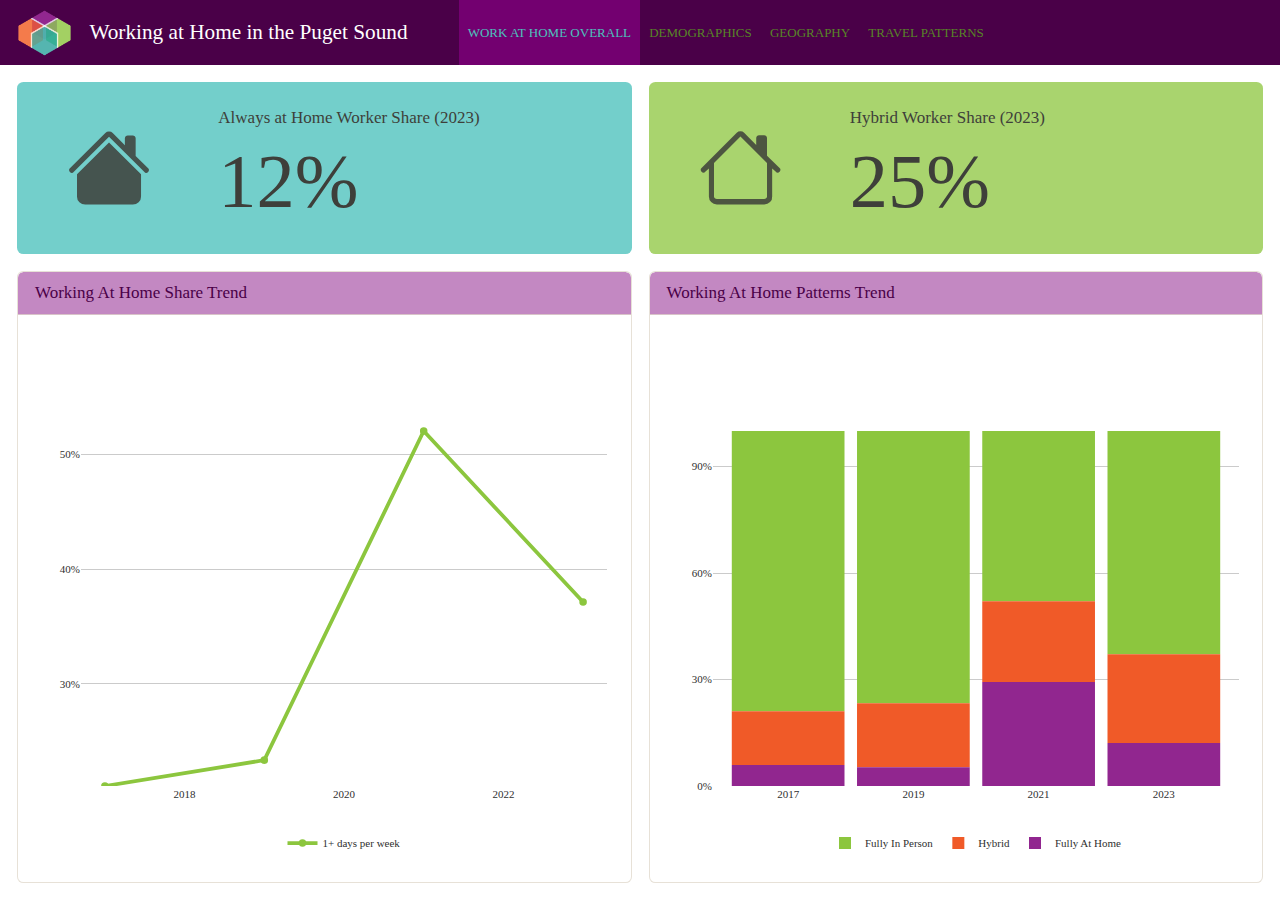
==== commit d46404bf: "lightening the colors" ====
--- a/index.html
+++ b/index.html
@@ -94,7 +94,7 @@
 <div class="html-fill-item html-fill-container bslib-grid" style="display: grid; grid-template-rows: minmax(3em, max-content) minmax(3em, 1fr); grid-auto-columns: minmax(0, 1fr);">
 <div class="html-fill-item html-fill-container bslib-grid" style="display: grid; grid-template-columns: minmax(3em, 1fr);
 grid-auto-rows: minmax(0, 1fr);">
-<div class="card valuebox html-fill-item html-fill-container bslib-card bslib-value-box showcase-left-center" data-bslib-card-init="" data-require-bs-caller="card()" style=" background: #91268F;">
+<div class="card valuebox html-fill-item html-fill-container bslib-card bslib-value-box showcase-left-center" data-bslib-card-init="" data-require-bs-caller="card()" style=" background: #73CFCB;">
 <div class="card-body html-fill-item html-fill-container">
 <div class="html-fill-item html-fill-container value-box-grid">
 <div class="value-box-showcase html-fill-item html-fill-container">
@@ -118,8 +118,8 @@
 <div class="card-header"><div class="card-title">Working At Home Share Trend</div></div>
 <div class="card-body html-fill-item html-fill-container">
 <div class="cell-output-display html-fill-item html-fill-container">
-<div class="plotly html-widget html-fill-item html-fill-container" id="htmlwidget-841d760c7890c3f76e4f" style="width:100%;height:406px;"></div>
-<script type="application/json" data-for="htmlwidget-841d760c7890c3f76e4f">{"x":{"data":[{"x":[2017,2019,2021,2023],"y":[0.21084462264054901,0.23340185747952299,0.52052382855171297,0.37134306740661499],"text":["1+ days per week: 21%","1+ days per week: 23%","1+ days per week: 52%","1+ days per week: 37%"],"type":"scatter","mode":"lines+markers","line":{"width":3.7795275590551185,"color":"rgba(140,198,62,1)","dash":"solid"},"hoveron":"points","name":"1+ days per week","legendgroup":"1+ days per week","showlegend":true,"xaxis":"x","yaxis":"y","hoverinfo":"text","marker":{"autocolorscale":false,"color":"rgba(140,198,62,1)","opacity":1,"size":5.6692913385826778,"symbol":"circle","line":{"width":1.8897637795275593,"color":"rgba(140,198,62,1)"}},"frame":null,"hoverlabel":{"font":{"family":"Poppins","size":11,"color":"white"}}}],"layout":{"margin":{"t":27.68949771689498,"r":7.3059360730593621,"b":29.954337899543386,"l":32.876712328767127},"paper_bgcolor":"rgba(255,255,255,1)","font":{"color":"rgba(0,0,0,1)","family":"","size":14.611872146118724},"xaxis":{"domain":[0,1],"automargin":true,"type":"linear","autorange":false,"range":[2016.7,2023.3],"tickmode":"array","ticktext":["2018","2020","2022"],"tickvals":[2018,2020,2022],"categoryorder":"array","categoryarray":["2018","2020","2022"],"nticks":null,"ticks":"","tickcolor":null,"ticklen":3.6529680365296811,"tickwidth":0,"showticklabels":true,"tickfont":{"color":"#2f3030","family":"Poppins","size":11},"tickangle":-0,"showline":false,"linecolor":null,"linewidth":0,"showgrid":false,"gridcolor":null,"gridwidth":0,"zeroline":false,"anchor":"y","title":{"text":"","font":{"color":null,"family":null,"size":0}},"hoverformat":".2f"},"yaxis":{"domain":[0,1],"automargin":true,"type":"linear","autorange":false,"range":[0.21084462264054901,0.58245966973394581],"tickmode":"array","ticktext":["30%","40%","50%"],"tickvals":[0.30000000000000004,0.40000000000000002,0.5],"categoryorder":"array","categoryarray":["30%","40%","50%"],"nticks":null,"ticks":"","tickcolor":null,"ticklen":3.6529680365296811,"tickwidth":0,"showticklabels":true,"tickfont":{"color":"#2f3030","family":"Poppins","size":11},"tickangle":-0,"showline":false,"linecolor":null,"linewidth":0,"showgrid":true,"gridcolor":"rgba(203,203,203,1)","gridwidth":0.66417600664176002,"zeroline":false,"anchor":"x","title":{"text":"","font":{"color":null,"family":null,"size":0}},"hoverformat":".2f"},"shapes":[{"type":"rect","fillcolor":null,"line":{"color":null,"width":0,"linetype":[]},"yref":"paper","xref":"paper","x0":0,"x1":1,"y0":0,"y1":1}],"showlegend":true,"legend":{"bgcolor":null,"bordercolor":null,"borderwidth":0,"font":{"color":"#2f3030","family":"Poppins","size":11},"title":"","orientation":"h","xanchor":"center","xref":"container","x":0.5,"y":-0.10000000000000001,"pad":{"b":50,"t":50}},"hovermode":"x","barmode":"relative","title":{"text":""}},"config":{"doubleClick":"reset","modeBarButtonsToAdd":["hoverclosest","hovercompare"],"showSendToCloud":false},"source":"A","attrs":{"6ddc72d6359a":{"x":{},"y":{},"text":{},"colour":{},"type":"scatter"},"6ddc70013264":{"x":{},"y":{},"text":{},"colour":{}}},"cur_data":"6ddc72d6359a","visdat":{"6ddc72d6359a":["function (y) ","x"],"6ddc70013264":["function (y) ","x"]},"highlight":{"on":"plotly_click","persistent":false,"dynamic":false,"selectize":false,"opacityDim":0.20000000000000001,"selected":{"opacity":1},"debounce":0},"shinyEvents":["plotly_hover","plotly_click","plotly_selected","plotly_relayout","plotly_brushed","plotly_brushing","plotly_clickannotation","plotly_doubleclick","plotly_deselect","plotly_afterplot","plotly_sunburstclick"],"base_url":"https://plot.ly"},"evals":[],"jsHooks":[]}</script>
+<div class="plotly html-widget html-fill-item html-fill-container" id="htmlwidget-bb9b48cf74db88411cbe" style="width:100%;height:406px;"></div>
+<script type="application/json" data-for="htmlwidget-bb9b48cf74db88411cbe">{"x":{"data":[{"x":[2017,2019,2021,2023],"y":[0.21084462264054901,0.23340185747952299,0.52052382855171297,0.37134306740661499],"text":["1+ days per week: 21%","1+ days per week: 23%","1+ days per week: 52%","1+ days per week: 37%"],"type":"scatter","mode":"lines+markers","line":{"width":3.7795275590551185,"color":"rgba(140,198,62,1)","dash":"solid"},"hoveron":"points","name":"1+ days per week","legendgroup":"1+ days per week","showlegend":true,"xaxis":"x","yaxis":"y","hoverinfo":"text","marker":{"autocolorscale":false,"color":"rgba(140,198,62,1)","opacity":1,"size":5.6692913385826778,"symbol":"circle","line":{"width":1.8897637795275593,"color":"rgba(140,198,62,1)"}},"frame":null,"hoverlabel":{"font":{"family":"Poppins","size":11,"color":"white"}}}],"layout":{"margin":{"t":27.68949771689498,"r":7.3059360730593621,"b":29.954337899543386,"l":32.876712328767127},"paper_bgcolor":"rgba(255,255,255,1)","font":{"color":"rgba(0,0,0,1)","family":"","size":14.611872146118724},"xaxis":{"domain":[0,1],"automargin":true,"type":"linear","autorange":false,"range":[2016.7,2023.3],"tickmode":"array","ticktext":["2018","2020","2022"],"tickvals":[2018,2020,2022],"categoryorder":"array","categoryarray":["2018","2020","2022"],"nticks":null,"ticks":"","tickcolor":null,"ticklen":3.6529680365296811,"tickwidth":0,"showticklabels":true,"tickfont":{"color":"#2f3030","family":"Poppins","size":11},"tickangle":-0,"showline":false,"linecolor":null,"linewidth":0,"showgrid":false,"gridcolor":null,"gridwidth":0,"zeroline":false,"anchor":"y","title":{"text":"","font":{"color":null,"family":null,"size":0}},"hoverformat":".2f"},"yaxis":{"domain":[0,1],"automargin":true,"type":"linear","autorange":false,"range":[0.21084462264054901,0.58245966973394581],"tickmode":"array","ticktext":["30%","40%","50%"],"tickvals":[0.30000000000000004,0.40000000000000002,0.5],"categoryorder":"array","categoryarray":["30%","40%","50%"],"nticks":null,"ticks":"","tickcolor":null,"ticklen":3.6529680365296811,"tickwidth":0,"showticklabels":true,"tickfont":{"color":"#2f3030","family":"Poppins","size":11},"tickangle":-0,"showline":false,"linecolor":null,"linewidth":0,"showgrid":true,"gridcolor":"rgba(203,203,203,1)","gridwidth":0.66417600664176002,"zeroline":false,"anchor":"x","title":{"text":"","font":{"color":null,"family":null,"size":0}},"hoverformat":".2f"},"shapes":[{"type":"rect","fillcolor":null,"line":{"color":null,"width":0,"linetype":[]},"yref":"paper","xref":"paper","x0":0,"x1":1,"y0":0,"y1":1}],"showlegend":true,"legend":{"bgcolor":null,"bordercolor":null,"borderwidth":0,"font":{"color":"#2f3030","family":"Poppins","size":11},"title":"","orientation":"h","xanchor":"center","xref":"container","x":0.5,"y":-0.10000000000000001,"pad":{"b":50,"t":50}},"hovermode":"x","barmode":"relative","title":{"text":""}},"config":{"doubleClick":"reset","modeBarButtonsToAdd":["hoverclosest","hovercompare"],"showSendToCloud":false},"source":"A","attrs":{"56102387bd0":{"x":{},"y":{},"text":{},"colour":{},"type":"scatter"},"56103967d4":{"x":{},"y":{},"text":{},"colour":{}}},"cur_data":"56102387bd0","visdat":{"56102387bd0":["function (y) ","x"],"56103967d4":["function (y) ","x"]},"highlight":{"on":"plotly_click","persistent":false,"dynamic":false,"selectize":false,"opacityDim":0.20000000000000001,"selected":{"opacity":1},"debounce":0},"shinyEvents":["plotly_hover","plotly_click","plotly_selected","plotly_relayout","plotly_brushed","plotly_brushing","plotly_clickannotation","plotly_doubleclick","plotly_deselect","plotly_afterplot","plotly_sunburstclick"],"base_url":"https://plot.ly"},"evals":[],"jsHooks":[]}</script>
 </div>
 </div>
 <bslib-tooltip placement="auto" bsoptions="[]" data-require-bs-version="5" data-require-bs-caller="tooltip()">
@@ -132,7 +132,7 @@
 </div><div class="html-fill-item html-fill-container bslib-grid" style="display: grid; grid-template-rows: minmax(3em, max-content) minmax(3em, 1fr); grid-auto-columns: minmax(0, 1fr);">
 <div class="html-fill-item html-fill-container bslib-grid" style="display: grid; grid-template-columns: minmax(3em, 1fr);
 grid-auto-rows: minmax(0, 1fr);">
-<div class="card valuebox html-fill-item html-fill-container bslib-card bslib-value-box showcase-left-center" data-bslib-card-init="" data-require-bs-caller="card()" style=" background: #F05A28;">
+<div class="card valuebox html-fill-item html-fill-container bslib-card bslib-value-box showcase-left-center" data-bslib-card-init="" data-require-bs-caller="card()" style=" background: #A9D46E;">
 <div class="card-body html-fill-item html-fill-container">
 <div class="html-fill-item html-fill-container value-box-grid">
 <div class="value-box-showcase html-fill-item html-fill-container">
@@ -156,8 +156,8 @@
 <div class="card-header"><div class="card-title">Working At Home Patterns Trend</div></div>
 <div class="card-body html-fill-item html-fill-container">
 <div class="cell-output-display html-fill-item html-fill-container">
-<div class="plotly html-widget html-fill-item html-fill-container" id="htmlwidget-51c067838586eb284c55" style="width:100%;height:406px;"></div>
-<script type="application/json" data-for="htmlwidget-51c067838586eb284c55">{"x":{"data":[{"orientation":"v","width":[0.89999999999999991,0.90000000000000013,0.90000000000000036,0.90000000000000036],"base":[0.94059855664522396,0.94726916319190502,0.706838823662434,0.87910880695013993],"x":[1,2,3,4],"y":[0.059401443354775929,0.052730836808094539,0.293161176337566,0.12089119304985996],"text":["Fully At Home: 6%","Fully At Home: 5%","Fully At Home: 29%","Fully At Home: 12%"],"type":"bar","textposition":"none","marker":{"autocolorscale":false,"color":"rgba(145,38,143,1)","line":{"width":1.8897637795275593,"color":"transparent"}},"name":"Fully At Home","legendgroup":"Fully At Home","showlegend":true,"xaxis":"x","yaxis":"y","hoverinfo":"text","frame":null,"hoverlabel":{"font":{"family":"Poppins","size":11,"color":"white"}}},{"orientation":"v","width":[0.89999999999999991,0.90000000000000013,0.90000000000000036,0.90000000000000036],"base":[0.151443179285773,0.18067102067142801,0.227362652214147,0.25045187435675498],"x":[1,2,3,4],"y":[0.78915537735945096,0.76659814252047698,0.47947617144828703,0.62865693259338495],"text":["Fully In Person: 79%","Fully In Person: 77%","Fully In Person: 48%","Fully In Person: 63%"],"type":"bar","textposition":"none","marker":{"autocolorscale":false,"color":"rgba(140,198,62,1)","line":{"width":1.8897637795275593,"color":"transparent"}},"name":"Fully In Person","legendgroup":"Fully In Person","showlegend":true,"xaxis":"x","yaxis":"y","hoverinfo":"text","frame":null,"hoverlabel":{"font":{"family":"Poppins","size":11,"color":"white"}}},{"orientation":"v","width":[0.89999999999999991,0.90000000000000013,0.90000000000000036,0.90000000000000036],"base":[0,0,0,0],"x":[1,2,3,4],"y":[0.151443179285773,0.18067102067142801,0.227362652214147,0.25045187435675498],"text":["Hybrid: 15%","Hybrid: 18%","Hybrid: 23%","Hybrid: 25%"],"type":"bar","textposition":"none","marker":{"autocolorscale":false,"color":"rgba(240,90,40,1)","line":{"width":1.8897637795275593,"color":"transparent"}},"name":"Hybrid","legendgroup":"Hybrid","showlegend":true,"xaxis":"x","yaxis":"y","hoverinfo":"text","frame":null,"hoverlabel":{"font":{"family":"Poppins","size":11,"color":"white"}}}],"layout":{"margin":{"t":27.68949771689498,"r":7.3059360730593621,"b":27.297633872976345,"l":32.876712328767127},"paper_bgcolor":"rgba(255,255,255,1)","font":{"color":"rgba(0,0,0,1)","family":"","size":14.611872146118724},"xaxis":{"domain":[0,1],"automargin":true,"type":"linear","autorange":false,"range":[0.40000000000000002,4.5999999999999996],"tickmode":"array","ticktext":["2017","2019","2021","2023"],"tickvals":[1,2,3,4],"categoryorder":"array","categoryarray":["2017","2019","2021","2023"],"nticks":null,"ticks":"","tickcolor":null,"ticklen":3.6529680365296811,"tickwidth":0,"showticklabels":true,"tickfont":{"color":"#2f3030","family":"Poppins","size":11},"tickangle":-0,"showline":false,"linecolor":null,"linewidth":0,"showgrid":false,"gridcolor":null,"gridwidth":0,"zeroline":false,"anchor":"y","title":{"text":"","font":{"color":null,"family":null,"size":0}},"hoverformat":".2f"},"yaxis":{"domain":[0,1],"automargin":true,"type":"linear","autorange":false,"range":[0,1.2],"tickmode":"array","ticktext":["0%","30%","60%","90%"],"tickvals":[0,0.30000000000000004,0.60000000000000009,0.90000000000000013],"categoryorder":"array","categoryarray":["0%","30%","60%","90%"],"nticks":null,"ticks":"","tickcolor":null,"ticklen":3.6529680365296811,"tickwidth":0,"showticklabels":true,"tickfont":{"color":"#2f3030","family":"Poppins","size":11},"tickangle":-0,"showline":false,"linecolor":null,"linewidth":0,"showgrid":true,"gridcolor":"rgba(203,203,203,1)","gridwidth":0.66417600664176002,"zeroline":false,"anchor":"x","title":{"text":"","font":{"color":null,"family":null,"size":0}},"hoverformat":".2f"},"shapes":[{"type":"rect","fillcolor":null,"line":{"color":null,"width":0,"linetype":[]},"yref":"paper","xref":"paper","x0":0,"x1":1,"y0":0,"y1":1}],"showlegend":true,"legend":{"bgcolor":null,"bordercolor":null,"borderwidth":0,"font":{"color":"#2f3030","family":"Poppins","size":11},"title":"","orientation":"h","xanchor":"center","xref":"container","x":0.5,"y":-0.10000000000000001,"pad":{"b":50,"t":50}},"hovermode":"closest","barmode":"relative","title":{"text":""}},"config":{"doubleClick":"reset","modeBarButtonsToAdd":["hoverclosest","hovercompare"],"showSendToCloud":false},"source":"A","attrs":{"6ddc2a6d1dd3":{"x":{},"y":{},"text":{},"fill":{},"type":"bar"}},"cur_data":"6ddc2a6d1dd3","visdat":{"6ddc2a6d1dd3":["function (y) ","x"]},"highlight":{"on":"plotly_click","persistent":false,"dynamic":false,"selectize":false,"opacityDim":0.20000000000000001,"selected":{"opacity":1},"debounce":0},"shinyEvents":["plotly_hover","plotly_click","plotly_selected","plotly_relayout","plotly_brushed","plotly_brushing","plotly_clickannotation","plotly_doubleclick","plotly_deselect","plotly_afterplot","plotly_sunburstclick"],"base_url":"https://plot.ly"},"evals":[],"jsHooks":[]}</script>
+<div class="plotly html-widget html-fill-item html-fill-container" id="htmlwidget-29c5aac4bd3dffea19ad" style="width:100%;height:406px;"></div>
+<script type="application/json" data-for="htmlwidget-29c5aac4bd3dffea19ad">{"x":{"data":[{"orientation":"v","width":[0.89999999999999991,0.90000000000000013,0.90000000000000036,0.90000000000000036],"base":[0.2108446226405489,0.23340185747952261,0.52052382855171297,0.37134306740661499],"x":[1,2,3,4],"y":[0.78915537735945096,0.76659814252047698,0.47947617144828703,0.62865693259338484],"text":["Fully In Person: 79%","Fully In Person: 77%","Fully In Person: 48%","Fully In Person: 63%"],"type":"bar","textposition":"none","marker":{"autocolorscale":false,"color":"rgba(140,198,62,1)","line":{"width":1.8897637795275593,"color":"transparent"}},"name":"Fully In Person","legendgroup":"Fully In Person","showlegend":true,"xaxis":"x","yaxis":"y","hoverinfo":"text","frame":null,"hoverlabel":{"font":{"family":"Poppins","size":11,"color":"white"}}},{"orientation":"v","width":[0.89999999999999991,0.90000000000000013,0.90000000000000036,0.90000000000000036],"base":[0.059401443354775901,0.052730836808094601,0.293161176337566,0.12089119304986],"x":[1,2,3,4],"y":[0.151443179285773,0.18067102067142801,0.22736265221414698,0.25045187435675498],"text":["Hybrid: 15%","Hybrid: 18%","Hybrid: 23%","Hybrid: 25%"],"type":"bar","textposition":"none","marker":{"autocolorscale":false,"color":"rgba(240,90,40,1)","line":{"width":1.8897637795275593,"color":"transparent"}},"name":"Hybrid","legendgroup":"Hybrid","showlegend":true,"xaxis":"x","yaxis":"y","hoverinfo":"text","frame":null,"hoverlabel":{"font":{"family":"Poppins","size":11,"color":"white"}}},{"orientation":"v","width":[0.89999999999999991,0.90000000000000013,0.90000000000000036,0.90000000000000036],"base":[0,0,0,0],"x":[1,2,3,4],"y":[0.059401443354775901,0.052730836808094601,0.293161176337566,0.12089119304986],"text":["Fully At Home: 6%","Fully At Home: 5%","Fully At Home: 29%","Fully At Home: 12%"],"type":"bar","textposition":"none","marker":{"autocolorscale":false,"color":"rgba(145,38,143,1)","line":{"width":1.8897637795275593,"color":"transparent"}},"name":"Fully At Home","legendgroup":"Fully At Home","showlegend":true,"xaxis":"x","yaxis":"y","hoverinfo":"text","frame":null,"hoverlabel":{"font":{"family":"Poppins","size":11,"color":"white"}}}],"layout":{"margin":{"t":27.68949771689498,"r":7.3059360730593621,"b":27.297633872976345,"l":32.876712328767127},"paper_bgcolor":"rgba(255,255,255,1)","font":{"color":"rgba(0,0,0,1)","family":"","size":14.611872146118724},"xaxis":{"domain":[0,1],"automargin":true,"type":"linear","autorange":false,"range":[0.40000000000000002,4.5999999999999996],"tickmode":"array","ticktext":["2017","2019","2021","2023"],"tickvals":[1,2,3,4],"categoryorder":"array","categoryarray":["2017","2019","2021","2023"],"nticks":null,"ticks":"","tickcolor":null,"ticklen":3.6529680365296811,"tickwidth":0,"showticklabels":true,"tickfont":{"color":"#2f3030","family":"Poppins","size":11},"tickangle":-0,"showline":false,"linecolor":null,"linewidth":0,"showgrid":false,"gridcolor":null,"gridwidth":0,"zeroline":false,"anchor":"y","title":{"text":"","font":{"color":null,"family":null,"size":0}},"hoverformat":".2f"},"yaxis":{"domain":[0,1],"automargin":true,"type":"linear","autorange":false,"range":[0,1.2],"tickmode":"array","ticktext":["0%","30%","60%","90%"],"tickvals":[0,0.30000000000000004,0.60000000000000009,0.90000000000000013],"categoryorder":"array","categoryarray":["0%","30%","60%","90%"],"nticks":null,"ticks":"","tickcolor":null,"ticklen":3.6529680365296811,"tickwidth":0,"showticklabels":true,"tickfont":{"color":"#2f3030","family":"Poppins","size":11},"tickangle":-0,"showline":false,"linecolor":null,"linewidth":0,"showgrid":true,"gridcolor":"rgba(203,203,203,1)","gridwidth":0.66417600664176002,"zeroline":false,"anchor":"x","title":{"text":"","font":{"color":null,"family":null,"size":0}},"hoverformat":".2f"},"shapes":[{"type":"rect","fillcolor":null,"line":{"color":null,"width":0,"linetype":[]},"yref":"paper","xref":"paper","x0":0,"x1":1,"y0":0,"y1":1}],"showlegend":true,"legend":{"bgcolor":null,"bordercolor":null,"borderwidth":0,"font":{"color":"#2f3030","family":"Poppins","size":11},"title":"","orientation":"h","xanchor":"center","xref":"container","x":0.5,"y":-0.10000000000000001,"pad":{"b":50,"t":50}},"hovermode":"closest","barmode":"relative","title":{"text":""}},"config":{"doubleClick":"reset","modeBarButtonsToAdd":["hoverclosest","hovercompare"],"showSendToCloud":false},"source":"A","attrs":{"561073d35fb":{"x":{},"y":{},"text":{},"fill":{},"type":"bar"}},"cur_data":"561073d35fb","visdat":{"561073d35fb":["function (y) ","x"]},"highlight":{"on":"plotly_click","persistent":false,"dynamic":false,"selectize":false,"opacityDim":0.20000000000000001,"selected":{"opacity":1},"debounce":0},"shinyEvents":["plotly_hover","plotly_click","plotly_selected","plotly_relayout","plotly_brushed","plotly_brushing","plotly_clickannotation","plotly_doubleclick","plotly_deselect","plotly_afterplot","plotly_sunburstclick"],"base_url":"https://plot.ly"},"evals":[],"jsHooks":[]}</script>
 </div>
 </div>
 <bslib-tooltip placement="auto" bsoptions="[]" data-require-bs-version="5" data-require-bs-caller="tooltip()">
--- a/work-at-home-dashboard_files/libs/quarto-html/tippy.css
+++ b/work-at-home-dashboard_files/libs/quarto-html/tippy.css
@@ -0,0 +1 @@
+.tippy-box[data-animation=fade][data-state=hidden]{opacity:0}[data-tippy-root]{max-width:calc(100vw - 10px)}.tippy-box{position:relative;background-color:#333;color:#fff;border-radius:4px;font-size:14px;line-height:1.4;white-space:normal;outline:0;transition-property:transform,visibility,opacity}.tippy-box[data-placement^=top]>.tippy-arrow{bottom:0}.tippy-box[data-placement^=top]>.tippy-arrow:before{bottom:-7px;left:0;border-width:8px 8px 0;border-top-color:initial;transform-origin:center top}.tippy-box[data-placement^=bottom]>.tippy-arrow{top:0}.tippy-box[data-placement^=bottom]>.tippy-arrow:before{top:-7px;left:0;border-width:0 8px 8px;border-bottom-color:initial;transform-origin:center bottom}.tippy-box[data-placement^=left]>.tippy-arrow{right:0}.tippy-box[data-placement^=left]>.tippy-arrow:before{border-width:8px 0 8px 8px;border-left-color:initial;right:-7px;transform-origin:center left}.tippy-box[data-placement^=right]>.tippy-arrow{left:0}.tippy-box[data-placement^=right]>.tippy-arrow:before{left:-7px;border-width:8px 8px 8px 0;border-right-color:initial;transform-origin:center right}.tippy-box[data-inertia][data-state=visible]{transition-timing-function:cubic-bezier(.54,1.5,.38,1.11)}.tippy-arrow{width:16px;height:16px;color:#333}.tippy-arrow:before{content:"";position:absolute;border-color:transparent;border-style:solid}.tippy-content{position:relative;padding:5px 9px;z-index:1}--- a/work-at-home-dashboard_files/libs/quarto-html/quarto-syntax-highlighting.css
+++ b/work-at-home-dashboard_files/libs/quarto-html/quarto-syntax-highlighting.css
@@ -0,0 +1,205 @@
+/* quarto syntax highlight colors */
+:root {
+  --quarto-hl-ot-color: #003B4F;
+  --quarto-hl-at-color: #657422;
+  --quarto-hl-ss-color: #20794D;
+  --quarto-hl-an-color: #5E5E5E;
+  --quarto-hl-fu-color: #4758AB;
+  --quarto-hl-st-color: #20794D;
+  --quarto-hl-cf-color: #003B4F;
+  --quarto-hl-op-color: #5E5E5E;
+  --quarto-hl-er-color: #AD0000;
+  --quarto-hl-bn-color: #AD0000;
+  --quarto-hl-al-color: #AD0000;
+  --quarto-hl-va-color: #111111;
+  --quarto-hl-bu-color: inherit;
+  --quarto-hl-ex-color: inherit;
+  --quarto-hl-pp-color: #AD0000;
+  --quarto-hl-in-color: #5E5E5E;
+  --quarto-hl-vs-color: #20794D;
+  --quarto-hl-wa-color: #5E5E5E;
+  --quarto-hl-do-color: #5E5E5E;
+  --quarto-hl-im-color: #00769E;
+  --quarto-hl-ch-color: #20794D;
+  --quarto-hl-dt-color: #AD0000;
+  --quarto-hl-fl-color: #AD0000;
+  --quarto-hl-co-color: #5E5E5E;
+  --quarto-hl-cv-color: #5E5E5E;
+  --quarto-hl-cn-color: #8f5902;
+  --quarto-hl-sc-color: #5E5E5E;
+  --quarto-hl-dv-color: #AD0000;
+  --quarto-hl-kw-color: #003B4F;
+}
+
+/* other quarto variables */
+:root {
+  --quarto-font-monospace: SFMono-Regular, Menlo, Monaco, Consolas, "Liberation Mono", "Courier New", monospace;
+}
+
+pre > code.sourceCode > span {
+  color: #003B4F;
+}
+
+code span {
+  color: #003B4F;
+}
+
+code.sourceCode > span {
+  color: #003B4F;
+}
+
+div.sourceCode,
+div.sourceCode pre.sourceCode {
+  color: #003B4F;
+}
+
+code span.ot {
+  color: #003B4F;
+  font-style: inherit;
+}
+
+code span.at {
+  color: #657422;
+  font-style: inherit;
+}
+
+code span.ss {
+  color: #20794D;
+  font-style: inherit;
+}
+
+code span.an {
+  color: #5E5E5E;
+  font-style: inherit;
+}
+
+code span.fu {
+  color: #4758AB;
+  font-style: inherit;
+}
+
+code span.st {
+  color: #20794D;
+  font-style: inherit;
+}
+
+code span.cf {
+  color: #003B4F;
+  font-weight: bold;
+  font-style: inherit;
+}
+
+code span.op {
+  color: #5E5E5E;
+  font-style: inherit;
+}
+
+code span.er {
+  color: #AD0000;
+  font-style: inherit;
+}
+
+code span.bn {
+  color: #AD0000;
+  font-style: inherit;
+}
+
+code span.al {
+  color: #AD0000;
+  font-style: inherit;
+}
+
+code span.va {
+  color: #111111;
+  font-style: inherit;
+}
+
+code span.bu {
+  font-style: inherit;
+}
+
+code span.ex {
+  font-style: inherit;
+}
+
+code span.pp {
+  color: #AD0000;
+  font-style: inherit;
+}
+
+code span.in {
+  color: #5E5E5E;
+  font-style: inherit;
+}
+
+code span.vs {
+  color: #20794D;
+  font-style: inherit;
+}
+
+code span.wa {
+  color: #5E5E5E;
+  font-style: italic;
+}
+
+code span.do {
+  color: #5E5E5E;
+  font-style: italic;
+}
+
+code span.im {
+  color: #00769E;
+  font-style: inherit;
+}
+
+code span.ch {
+  color: #20794D;
+  font-style: inherit;
+}
+
+code span.dt {
+  color: #AD0000;
+  font-style: inherit;
+}
+
+code span.fl {
+  color: #AD0000;
+  font-style: inherit;
+}
+
+code span.co {
+  color: #5E5E5E;
+  font-style: inherit;
+}
+
+code span.cv {
+  color: #5E5E5E;
+  font-style: italic;
+}
+
+code span.cn {
+  color: #8f5902;
+  font-style: inherit;
+}
+
+code span.sc {
+  color: #5E5E5E;
+  font-style: inherit;
+}
+
+code span.dv {
+  color: #AD0000;
+  font-style: inherit;
+}
+
+code span.kw {
+  color: #003B4F;
+  font-weight: bold;
+  font-style: inherit;
+}
+
+.prevent-inlining {
+  content: "</";
+}
+
+/*# sourceMappingURL=debc5d5d77c3f9108843748ff7464032.css.map */
